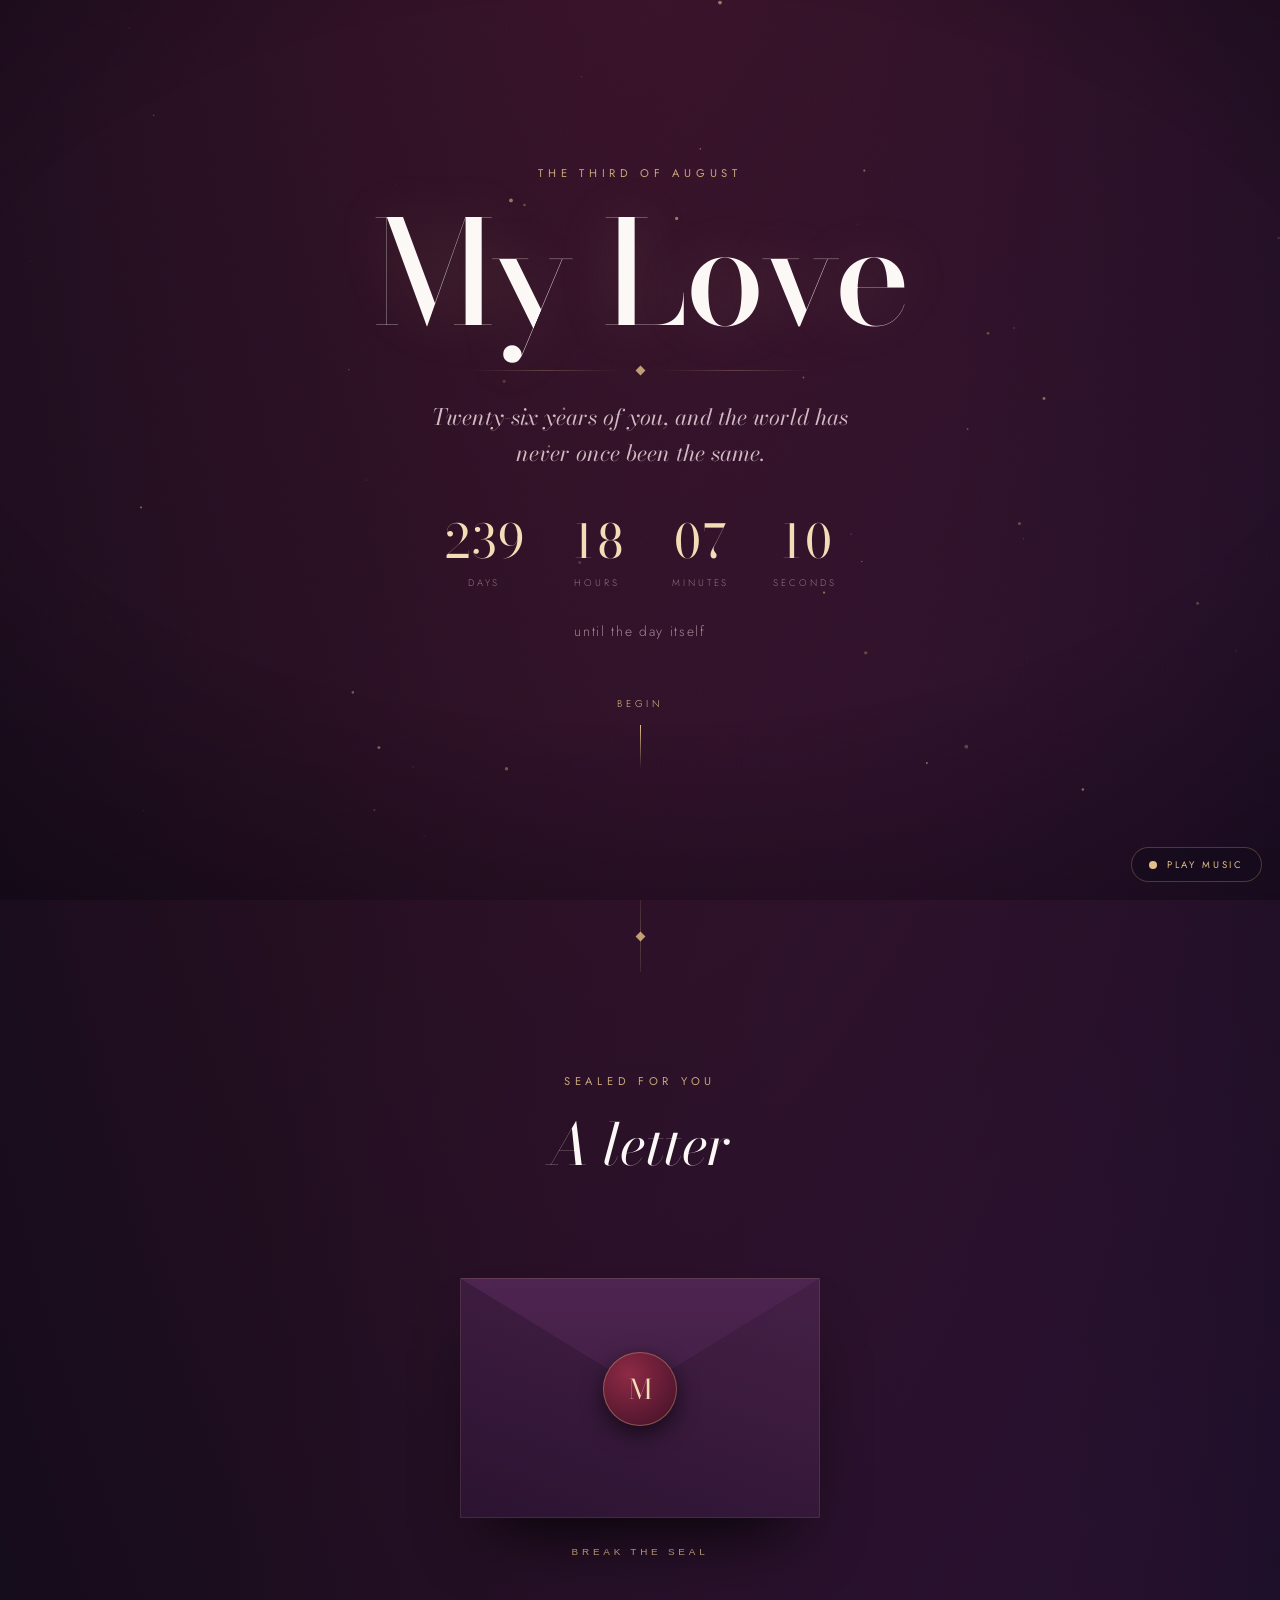
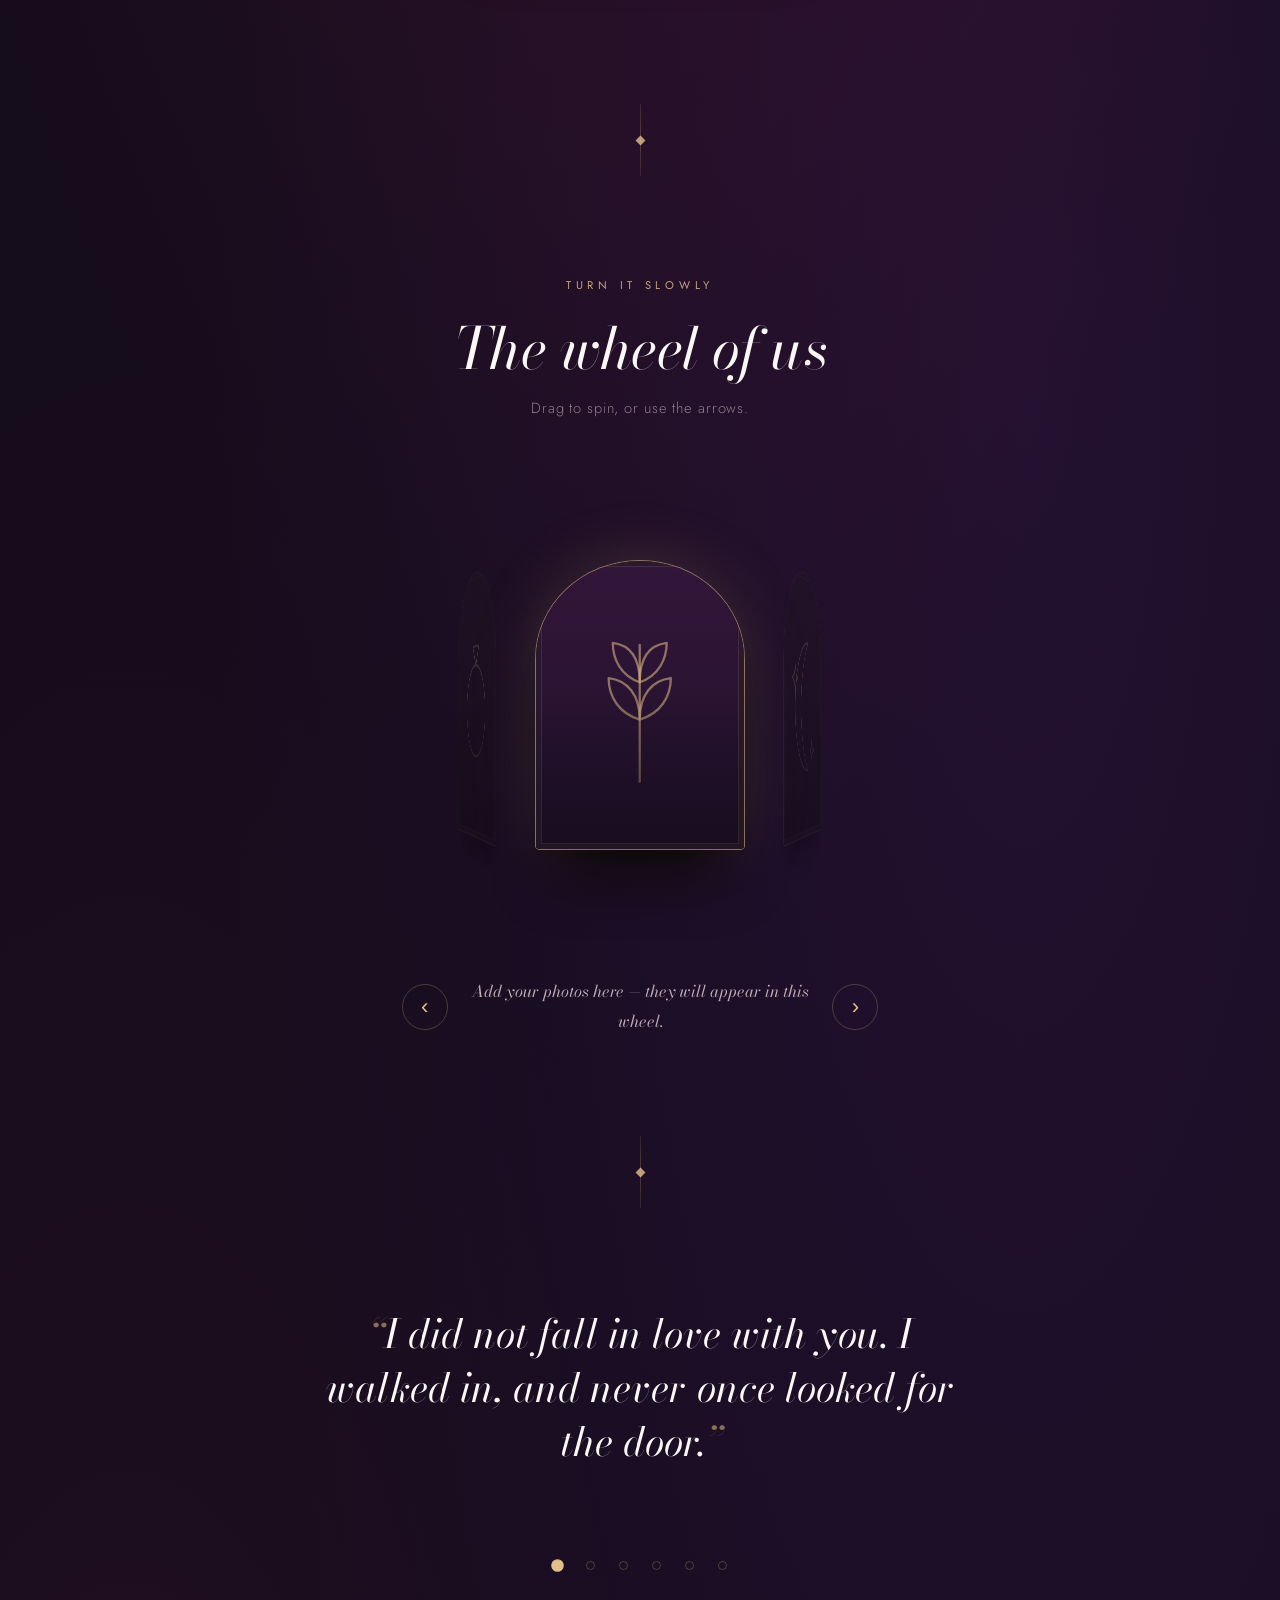
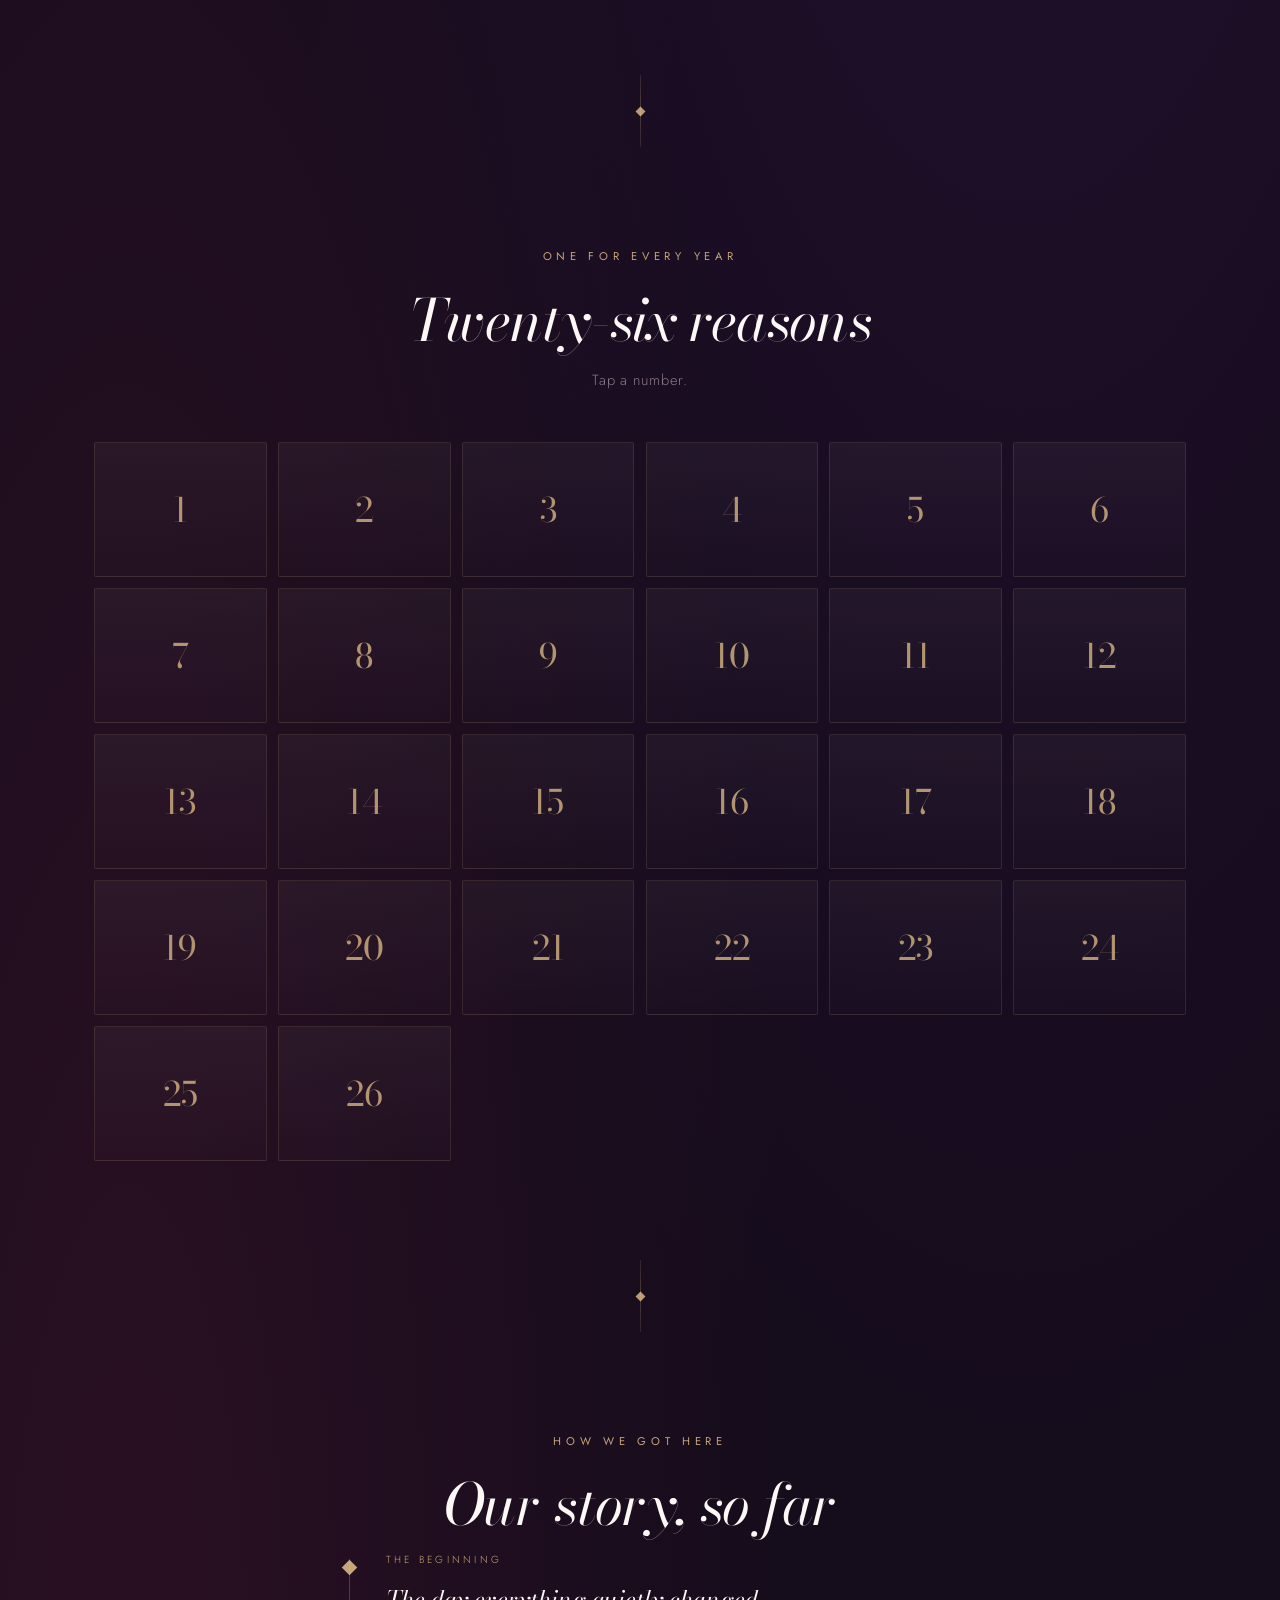
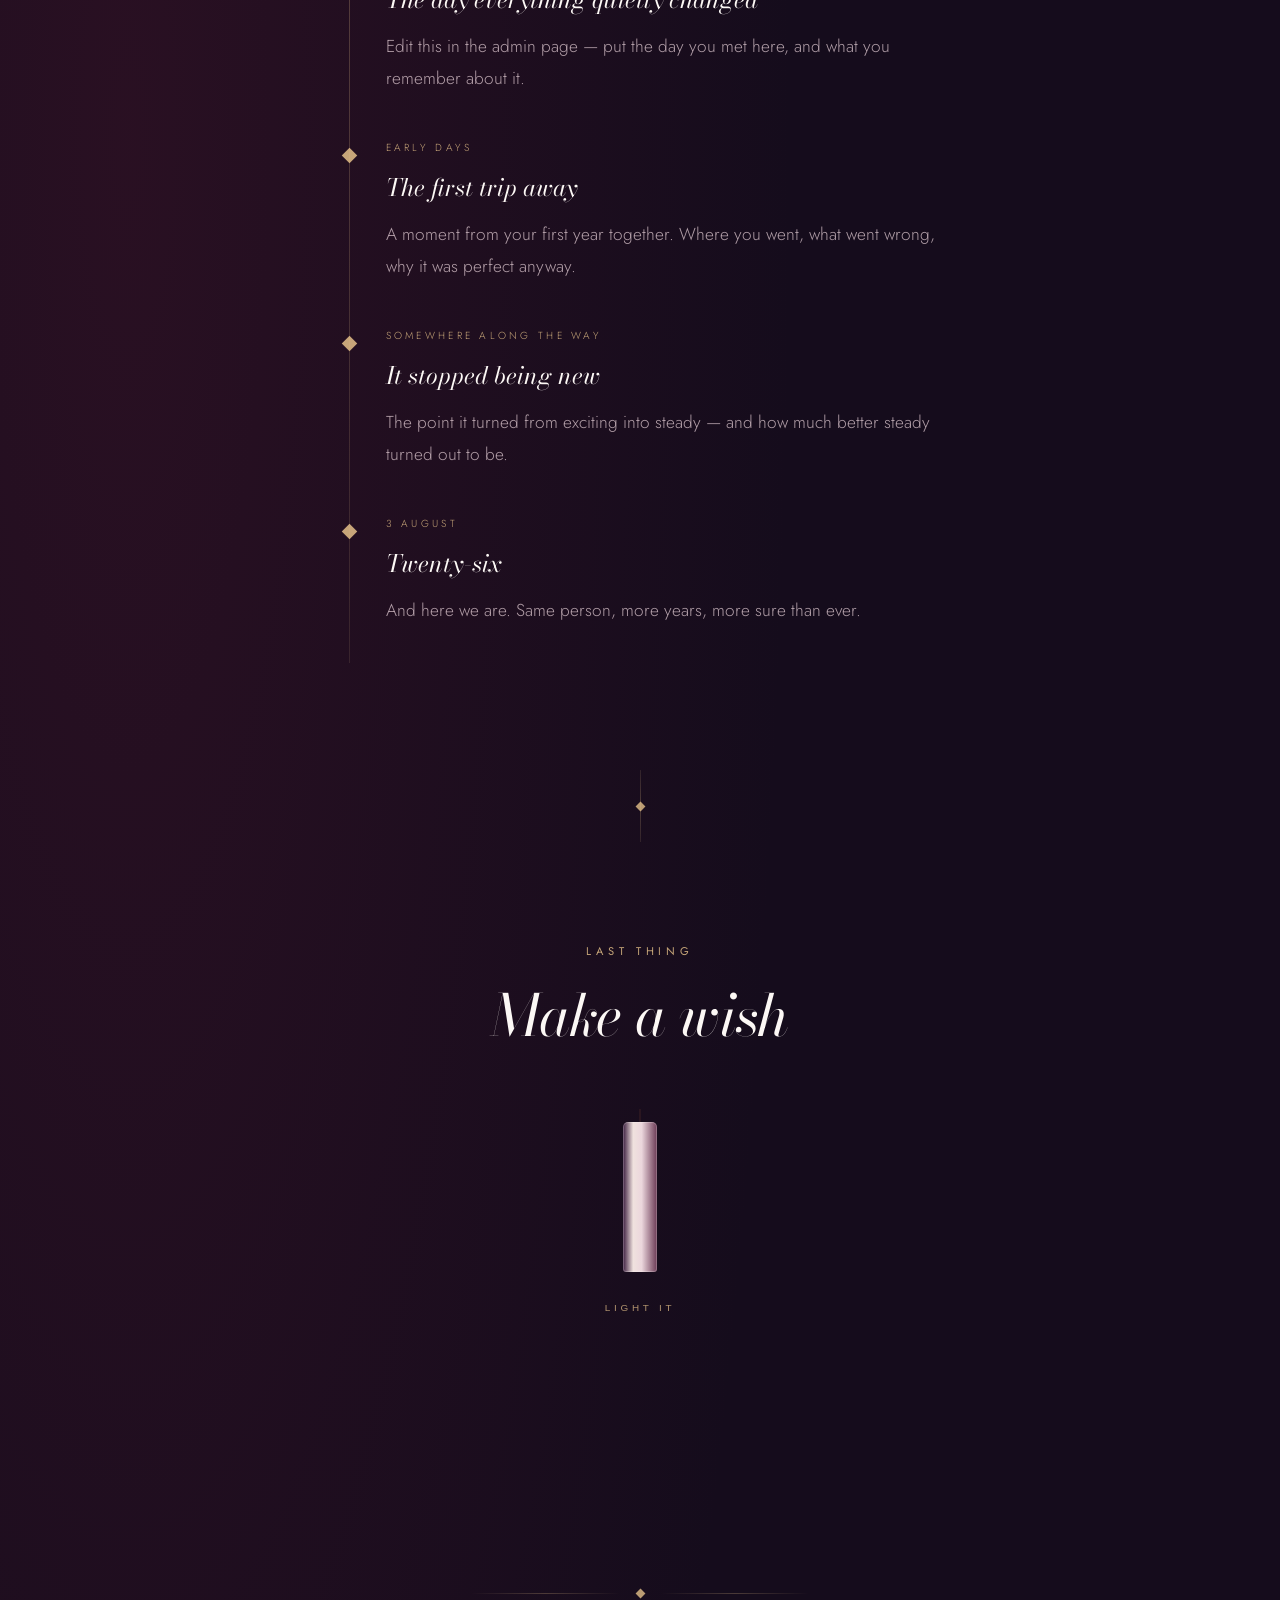
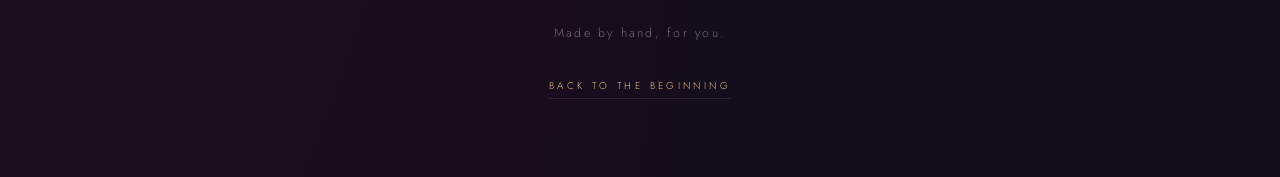
==== index.html @ c78481d6 "Add files via upload" ====
<!DOCTYPE html>
<html lang="en-AU">
<head>
<meta charset="utf-8">
<meta name="viewport" content="width=device-width, initial-scale=1">
<meta name="robots" content="noindex, nofollow">
<title>Happy Birthday</title>
<meta name="description" content="A little corner of the internet, made for one person only.">
<meta property="og:type" content="website">
<meta property="og:title" content="Happy Birthday">
<meta property="og:description" content="A little corner of the internet, made for one person only.">
<link rel="icon" href="data:image/svg+xml,%3Csvg xmlns='http://www.w3.org/2000/svg' viewBox='0 0 32 32'%3E%3Crect width='32' height='32' fill='%23150C1C'/%3E%3Cpath d='M16 7l5 9-5 9-5-9z' fill='%23E4C089'/%3E%3C/svg%3E">
<link rel="preconnect" href="https://fonts.googleapis.com">
<link rel="preconnect" href="https://fonts.gstatic.com" crossorigin>
<link href="https://fonts.googleapis.com/css2?family=Bodoni+Moda:ital,opsz,wght@0,6..96,400;0,6..96,500;1,6..96,400&family=Jost:wght@200;300;400;500&family=Mrs+Saint+Delafield&display=swap" rel="stylesheet">
<link rel="stylesheet" href="style.css">
</head>
<body>
<canvas id="motes" aria-hidden="true"></canvas>
<canvas id="dust" aria-hidden="true"></canvas>

<button id="music-toggle" class="music-toggle" hidden aria-pressed="false">
  <span class="music-icon" aria-hidden="true"></span><span id="music-label">Play music</span>
</button>

<!-- 1. HERO -->
<header class="hero" id="top">
  <div class="hero-inner">
    <p class="eyebrow" id="hero-eyebrow">The third of August</p>
    <h1 class="hero-name" id="hero-name">My Love</h1>
    <div class="hero-rule" aria-hidden="true"><i></i><span class="diamond"></span><i></i></div>
    <p class="hero-line" id="hero-line"></p>
    <div class="counter" id="counter" aria-live="polite">
      <div class="counter-grid" id="counter-grid"></div>
      <p class="counter-caption" id="counter-caption"></p>
    </div>
    <a class="scroll-cue" href="#letter"><span>Begin</span><i aria-hidden="true"></i></a>
  </div>
</header>

<div class="thread" aria-hidden="true"><span class="diamond"></span></div>

<!-- 2. THE LETTER -->
<section class="section" id="letter">
  <p class="eyebrow">Sealed for you</p>
  <h2 class="section-title">A letter</h2>
  <div class="envelope-stage">
    <button class="envelope" id="envelope" aria-expanded="false" aria-controls="letter-paper">
      <span class="env-back" aria-hidden="true"></span>
      <span class="env-flap" aria-hidden="true"></span>
      <span class="env-front" aria-hidden="true"></span>
      <span class="seal" aria-hidden="true"><b id="seal-mono">M</b></span>
      <span class="env-hint">Break the seal</span>
    </button>
    <article class="paper" id="letter-paper" hidden>
      <p class="paper-greeting" id="letter-greeting"></p>
      <div id="letter-body"></div>
      <p class="paper-sign" id="letter-sign"></p>
    </article>
  </div>
</section>

<div class="thread" aria-hidden="true"><span class="diamond"></span></div>

<!-- 3. PHOTO WHEEL -->
<section class="section wide" id="gallery">
  <p class="eyebrow">Turn it slowly</p>
  <h2 class="section-title">The wheel of us</h2>
  <p class="section-sub">Drag to spin, or use the arrows.</p>
  <div class="wheel-stage" id="wheel-stage" tabindex="0" role="group" aria-label="Photo wheel. Use left and right arrow keys to turn.">
    <div class="wheel" id="wheel"></div>
  </div>
  <div class="wheel-controls">
    <button class="round-btn" id="wheel-prev" aria-label="Previous photo">&#8249;</button>
    <p class="wheel-caption" id="wheel-caption" aria-live="polite"></p>
    <button class="round-btn" id="wheel-next" aria-label="Next photo">&#8250;</button>
  </div>
</section>

<div class="thread" aria-hidden="true"><span class="diamond"></span></div>

<!-- 4. QUOTE INTERLUDE -->
<section class="section quote-band" id="quotes">
  <blockquote class="quote" id="quote">
    <p class="quote-text" id="quote-text"></p>
    <footer class="quote-source" id="quote-source"></footer>
  </blockquote>
  <div class="dots" id="quote-dots"></div>
</section>

<div class="thread" aria-hidden="true"><span class="diamond"></span></div>

<!-- 5. 26 REASONS -->
<section class="section wide" id="reasons">
  <p class="eyebrow">One for every year</p>
  <h2 class="section-title" id="reasons-title">Twenty-six reasons</h2>
  <p class="section-sub">Tap a number.</p>
  <div class="reasons-grid" id="reasons-grid"></div>
</section>

<div class="thread" aria-hidden="true"><span class="diamond"></span></div>

<!-- 6. OUR STORY -->
<section class="section" id="story">
  <p class="eyebrow">How we got here</p>
  <h2 class="section-title">Our story, so far</h2>
  <ol class="timeline" id="timeline"></ol>
</section>

<div class="thread" aria-hidden="true"><span class="diamond"></span></div>

<!-- 7. THE WISH -->
<section class="section" id="wish">
  <p class="eyebrow">Last thing</p>
  <h2 class="section-title">Make a wish</h2>
  <div class="candle-stage">
    <button class="candle" id="candle" aria-pressed="false">
      <span class="flame" aria-hidden="true"><i></i></span>
      <span class="smoke" aria-hidden="true"></span>
      <span class="wick" aria-hidden="true"></span>
      <span class="wax" aria-hidden="true"></span>
      <span class="candle-hint" id="candle-hint">Light it</span>
    </button>
    <p class="wish-text" id="wish-text"></p>
    <button class="ghost-btn" id="blow" hidden>Blow it out</button>
  </div>
</section>

<footer class="site-footer">
  <div class="hero-rule" aria-hidden="true"><i></i><span class="diamond"></span><i></i></div>
  <p id="closing"></p>
  <a class="top-link" href="#top">Back to the beginning</a>
</footer>

<script src="app.js"></script>
</body>
</html>
---- style.css ----
/* ============================================================
   Palette: velvet plum, deep wine, champagne, silk blush
   Type: Bodoni Moda (display) / Jost (body) / Mrs Saint Delafield (hand)
   ============================================================ */
:root{
  --ink:#150C1C;
  --velvet:#251133;
  --wine:#5E1A33;
  --champagne:#E4C089;
  --champagne-lift:#F3DDB6;
  --silk:#EBD6DC;
  --moon:#FCF8F5;
  --hair:rgba(228,192,137,.26);
  --hair-soft:rgba(228,192,137,.12);
  --display:"Bodoni Moda",Didot,"Times New Roman",serif;
  --body:"Jost","Helvetica Neue",Arial,sans-serif;
  --hand:"Mrs Saint Delafield",cursive;
  --pad:clamp(4.5rem,11vh,9rem);
}

*{box-sizing:border-box}
html{scroll-behavior:smooth}
body{
  margin:0;
  background:
    radial-gradient(120% 80% at 50% -10%,rgba(94,26,51,.55) 0%,transparent 60%),
    radial-gradient(90% 60% at 80% 30%,rgba(37,17,51,.9) 0%,transparent 70%),
    radial-gradient(80% 70% at 10% 75%,rgba(94,26,51,.28) 0%,transparent 65%),
    var(--ink);
  color:var(--silk);
  font-family:var(--body);
  font-weight:300;
  font-size:clamp(1rem,.55vw + .9rem,1.08rem);
  line-height:1.85;
  -webkit-font-smoothing:antialiased;
  overflow-x:hidden;
}
body::before{
  content:"";position:fixed;inset:0;pointer-events:none;z-index:1;opacity:.35;
  background-image:url("data:image/svg+xml,%3Csvg xmlns='http://www.w3.org/2000/svg' width='140' height='140'%3E%3Cfilter id='n'%3E%3CfeTurbulence type='fractalNoise' baseFrequency='.85' numOctaves='3'/%3E%3C/filter%3E%3Crect width='140' height='140' filter='url(%23n)' opacity='.5'/%3E%3C/svg%3E");
  mix-blend-mode:overlay;
}
body::after{
  content:"";position:fixed;inset:0;pointer-events:none;z-index:1;
  background:radial-gradient(120% 90% at 50% 40%,transparent 45%,rgba(10,5,14,.75) 100%);
}
#motes,#dust{position:fixed;inset:0;width:100%;height:100%;pointer-events:none}
#motes{z-index:0}
#dust{z-index:3}

::selection{background:var(--champagne);color:var(--ink)}
:focus-visible{outline:1px solid var(--champagne);outline-offset:4px}

/* ---------- shared type ---------- */
.eyebrow{
  font-family:var(--body);font-weight:400;font-size:.7rem;letter-spacing:.42em;
  text-transform:uppercase;color:var(--champagne);margin:0 0 1.4rem;opacity:.85;
}
.section-title{
  font-family:var(--display);font-weight:400;font-style:italic;
  font-size:clamp(2.1rem,5.4vw,3.6rem);line-height:1.06;letter-spacing:-.01em;
  color:var(--moon);margin:0 0 1rem;
}
.section-sub{margin:0 0 3rem;font-size:.92rem;letter-spacing:.06em;color:rgba(235,214,220,.55)}
.diamond{width:7px;height:7px;background:var(--champagne);transform:rotate(45deg);display:block;flex:none;opacity:.8}

/* ---------- structural thread ---------- */
.thread{position:relative;height:clamp(3.5rem,8vh,6rem);display:flex;align-items:center;justify-content:center;z-index:2}
.thread::before{content:"";position:absolute;top:0;bottom:0;width:1px;background:linear-gradient(var(--hair-soft),var(--hair),var(--hair-soft))}

/* ---------- sections ---------- */
.section{
  position:relative;z-index:2;
  max-width:640px;margin:0 auto;padding:var(--pad) 1.5rem;text-align:center;
}
.section.wide{max-width:1140px}

/* ---------- hero ---------- */
.hero{
  position:relative;z-index:2;min-height:100svh;display:grid;place-items:center;
  padding:5rem 1.5rem 3rem;text-align:center;
}
.hero-inner{max-width:760px}
.hero-name{
  font-family:var(--display);font-weight:500;
  font-size:clamp(3.4rem,15vw,9rem);line-height:.94;letter-spacing:-.02em;
  margin:.2rem 0 .1rem;color:var(--moon);
  text-shadow:0 0 60px rgba(228,192,137,.18);
}
.hero-rule{display:flex;align-items:center;gap:1rem;justify-content:center;margin:1.6rem auto;max-width:340px}
.hero-rule i{height:1px;flex:1;background:linear-gradient(90deg,transparent,var(--hair),transparent)}
.hero-line{
  font-family:var(--display);font-style:italic;font-size:clamp(1.05rem,2.4vw,1.4rem);
  line-height:1.6;color:rgba(235,214,220,.86);max-width:30ch;margin:0 auto 3rem;
}
.counter-grid{display:flex;gap:clamp(1rem,4vw,2.6rem);justify-content:center;flex-wrap:wrap}
.unit{min-width:62px}
.unit b{
  display:block;font-family:var(--display);font-weight:400;font-size:clamp(1.8rem,5vw,2.9rem);
  line-height:1;color:var(--champagne-lift);font-variant-numeric:tabular-nums;
}
.unit span{display:block;font-size:.6rem;letter-spacing:.3em;text-transform:uppercase;color:rgba(235,214,220,.5);margin-top:.6rem}
.counter-caption{font-size:.86rem;letter-spacing:.12em;color:rgba(235,214,220,.6);margin:1.6rem 0 0}
.counter-caption.today{font-family:var(--display);font-style:italic;font-size:1.3rem;letter-spacing:0;color:var(--champagne-lift)}
.scroll-cue{
  display:inline-flex;flex-direction:column;align-items:center;gap:.7rem;margin-top:3.2rem;
  color:var(--champagne);text-decoration:none;font-size:.62rem;letter-spacing:.4em;text-transform:uppercase;
}
.scroll-cue i{width:1px;height:44px;background:linear-gradient(var(--champagne),transparent);animation:drip 2.6s ease-in-out infinite}
@keyframes drip{0%,100%{transform:scaleY(.4);opacity:.4}50%{transform:scaleY(1);opacity:1}}
.scroll-cue i{transform-origin:top}

/* ---------- envelope + letter ---------- */
.envelope-stage{
  display:grid;grid-template-areas:"stack";place-items:center;
  min-height:clamp(300px,46vh,420px);perspective:1200px;
}
.envelope,.paper{grid-area:stack}
.envelope{
  position:relative;width:min(360px,80vw);aspect-ratio:1.5/1;border:0;padding:0;cursor:pointer;
  background:none;transform-style:preserve-3d;transition:transform .7s cubic-bezier(.2,.8,.2,1),opacity .5s;
}
.envelope:hover{transform:translateY(-4px)}
.env-back,.env-front,.env-flap{position:absolute;inset:0;border-radius:2px}
.env-back{background:linear-gradient(160deg,#3A1A3C,#25102C);box-shadow:0 40px 70px -30px rgba(0,0,0,.85),inset 0 0 0 1px var(--hair)}
.env-front{
  clip-path:polygon(0 0,50% 46%,100% 0,100% 100%,0 100%);
  background:linear-gradient(200deg,#452046,#2C1332);box-shadow:inset 0 0 0 1px var(--hair-soft);
}
.env-flap{
  clip-path:polygon(0 0,100% 0,50% 52%);
  background:linear-gradient(180deg,#4E2450,#361A3B);transform-origin:top;
  transition:transform .9s cubic-bezier(.6,-.15,.3,1.2);box-shadow:inset 0 0 0 1px var(--hair-soft);
}
.seal{
  position:absolute;left:50%;top:46%;translate:-50% -50%;
  width:74px;height:74px;border-radius:50%;display:grid;place-items:center;
  background:radial-gradient(circle at 35% 30%,#8E2A45,#5E1A33 60%,#3E0F22);
  box-shadow:0 8px 22px rgba(0,0,0,.6),inset 0 0 0 1px rgba(228,192,137,.35);
  transition:transform .5s,opacity .5s;
}
.seal b{font-family:var(--display);font-size:1.7rem;color:var(--champagne-lift);font-weight:400}
.env-hint{
  position:absolute;left:0;right:0;bottom:-2.4rem;font-size:.62rem;letter-spacing:.38em;
  text-transform:uppercase;color:var(--champagne);opacity:.75;
}
.envelope.open{transform:translateY(14px) scale(.94);opacity:0;pointer-events:none}
.envelope.open .env-flap{transform:rotateX(180deg)}
.envelope.open .seal{transform:translate(-50%,-50%) scale(.5) rotate(-25deg);opacity:0}

.paper{
  max-width:560px;text-align:left;padding:clamp(1.8rem,4vw,2.8rem);
  background:linear-gradient(180deg,rgba(252,248,245,.055),rgba(252,248,245,.02));
  border:1px solid var(--hair-soft);border-radius:2px;
  box-shadow:0 40px 70px -40px rgba(0,0,0,.8);
  animation:rise .9s cubic-bezier(.2,.8,.2,1) both;
}
@keyframes rise{from{opacity:0;transform:translateY(26px)}to{opacity:1;transform:none}}
.paper p{margin:0 0 1.3rem}
.paper-greeting{font-family:var(--display);font-style:italic;font-size:1.45rem;color:var(--champagne-lift)}
.paper p:last-child{margin-bottom:0}
.paper-sign{font-family:var(--hand);font-size:2.6rem;line-height:1;color:var(--champagne-lift);margin-top:2rem !important;text-align:right}

/* ---------- photo wheel ---------- */
.wheel-stage{
  position:relative;height:clamp(330px,52vh,470px);perspective:1400px;
  cursor:grab;touch-action:pan-y;user-select:none;
}
.wheel-stage.dragging{cursor:grabbing}
.wheel{position:absolute;inset:0;transform-style:preserve-3d;will-change:transform}
.frame{
  position:absolute;top:50%;left:50%;width:var(--cw,210px);aspect-ratio:.72;
  margin:calc(var(--cw,210px) * -.695) 0 0 calc(var(--cw,210px) / -2);
  border-radius:50% 50% 4px 4px/34% 34% 3px 3px;
  overflow:hidden;background:linear-gradient(180deg,#33163A,#20102A);
  box-shadow:0 0 0 1px var(--hair),0 30px 50px -24px rgba(0,0,0,.9);
  transition:opacity .5s,filter .5s,box-shadow .5s;backface-visibility:hidden;
}
.frame img{width:100%;height:100%;object-fit:cover;display:block;opacity:.92}
.frame svg{width:100%;height:100%;display:block}
.frame::after{
  content:"";position:absolute;inset:0;pointer-events:none;
  background:linear-gradient(180deg,rgba(21,12,28,0) 45%,rgba(21,12,28,.72));
  box-shadow:inset 0 0 0 5px rgba(21,12,28,.55),inset 0 0 0 6px var(--hair-soft);
}
.frame.dim{opacity:.42;filter:saturate(.6) brightness(.7)}
.frame.hidden-far{opacity:0}
.frame.active{box-shadow:0 0 0 1px rgba(228,192,137,.55),0 40px 60px -20px rgba(0,0,0,.95),0 0 70px -10px rgba(228,192,137,.25)}
.wheel-controls{display:flex;align-items:center;justify-content:center;gap:1.4rem;margin-top:2.4rem}
.wheel-caption{
  font-family:var(--display);font-style:italic;font-size:1.02rem;color:rgba(235,214,220,.8);
  margin:0;min-height:2.6em;max-width:34ch;transition:opacity .35s;
}
.round-btn{
  flex:none;width:46px;height:46px;border-radius:50%;background:transparent;cursor:pointer;
  border:1px solid var(--hair);color:var(--champagne);font-size:1.4rem;line-height:1;
  transition:background .3s,border-color .3s,transform .3s;
}
.round-btn:hover{background:rgba(228,192,137,.1);border-color:var(--champagne);transform:scale(1.06)}

/* ---------- quotes ---------- */
.quote-band{max-width:720px}
.quote{margin:0;padding:0}
.quote-text{
  font-family:var(--display);font-style:italic;font-weight:400;
  font-size:clamp(1.5rem,4.4vw,2.5rem);line-height:1.35;color:var(--moon);
  margin:0;transition:opacity .6s,transform .6s;
}
.quote-text::before{content:"\201C";color:var(--champagne);opacity:.55}
.quote-text::after{content:"\201D";color:var(--champagne);opacity:.55}
.quote-source{
  margin-top:1.8rem;font-size:.66rem;letter-spacing:.34em;text-transform:uppercase;
  color:var(--champagne);opacity:.8;min-height:1.4em;transition:opacity .6s;
}
.quote.fading .quote-text{opacity:0;transform:translateY(8px)}
.quote.fading .quote-source{opacity:0}
.dots{display:flex;gap:.7rem;justify-content:center;margin-top:2.6rem}
.dots button{
  width:22px;height:22px;padding:0;border:0;background:transparent;cursor:pointer;
  display:grid;place-items:center;
}
.dots button::before{
  content:"";width:7px;height:7px;border-radius:50%;border:1px solid var(--hair);
  transition:background .3s,transform .3s,border-color .3s;
}
.dots button[aria-current="true"]::before{background:var(--champagne);border-color:var(--champagne);transform:scale(1.4)}
.dots button:hover::before{border-color:var(--champagne)}

/* ---------- 26 reasons ---------- */
.reasons-grid{
  display:grid;gap:.7rem;
  grid-template-columns:repeat(auto-fit,minmax(148px,1fr));
}
.reason{
  position:relative;aspect-ratio:1.28;border:1px solid var(--hair-soft);border-radius:2px;
  background:linear-gradient(180deg,rgba(252,248,245,.045),rgba(252,248,245,.012));
  cursor:pointer;overflow:hidden;padding:0;color:inherit;
  transition:border-color .4s,background .4s,transform .4s;
}
.reason:hover{border-color:var(--hair);transform:translateY(-3px)}
.reason .num{
  position:absolute;inset:0;display:grid;place-items:center;
  font-family:var(--display);font-size:2.1rem;color:var(--champagne);opacity:.75;
  transition:opacity .45s,transform .45s;
}
.reason .txt{
  position:absolute;inset:0;display:grid;place-items:center;padding:1.1rem;
  font-size:.86rem;line-height:1.6;color:var(--silk);
  opacity:0;transform:scale(.96);transition:opacity .45s,transform .45s;
}
.reason.on{background:linear-gradient(180deg,rgba(94,26,51,.5),rgba(37,17,51,.6));border-color:rgba(228,192,137,.4)}
.reason.on .num{opacity:0;transform:scale(1.5)}
.reason.on .txt{opacity:1;transform:none}

/* ---------- timeline ---------- */
.timeline{list-style:none;margin:0;padding:0;text-align:left;position:relative}
.timeline::before{content:"";position:absolute;left:5px;top:8px;bottom:8px;width:1px;background:linear-gradient(var(--hair),var(--hair-soft))}
.timeline li{
  position:relative;padding:0 0 2.8rem 2.6rem;
  opacity:0;transform:translateY(18px);transition:opacity .8s,transform .8s;
}
.timeline li.in{opacity:1;transform:none}
.timeline li::before{
  content:"";position:absolute;left:0;top:.65rem;width:11px;height:11px;
  background:var(--champagne);transform:rotate(45deg);opacity:.85;
}
.timeline .when{font-size:.64rem;letter-spacing:.32em;text-transform:uppercase;color:var(--champagne);opacity:.85}
.timeline h3{font-family:var(--display);font-style:italic;font-weight:400;font-size:1.5rem;color:var(--moon);margin:.5rem 0 .5rem}
.timeline p{margin:0;color:rgba(235,214,220,.72)}

/* ---------- candle ---------- */
.candle-stage{display:grid;place-items:center;gap:2rem}
.candle{
  position:relative;width:70px;height:210px;background:none;border:0;padding:0;cursor:pointer;
}
.wax{
  position:absolute;left:50%;translate:-50%;bottom:0;width:34px;height:150px;border-radius:5px 5px 3px 3px;
  background:linear-gradient(90deg,#3B1D3E,#F0E2DE 30%,#EBD6DC 55%,#6C3B57);
  box-shadow:0 24px 40px -18px rgba(0,0,0,.9),inset 0 0 0 1px rgba(252,248,245,.25);
}
.wick{position:absolute;left:50%;translate:-50%;bottom:150px;width:2px;height:13px;background:#2A1620}
.flame{
  position:absolute;left:50%;translate:-50%;bottom:160px;width:22px;height:44px;
  opacity:0;transition:opacity .5s;
}
.flame i{
  position:absolute;inset:0;border-radius:50% 50% 42% 42%/62% 62% 38% 38%;
  background:radial-gradient(circle at 50% 74%,#FFF6DE 8%,var(--champagne-lift) 32%,#E08A3C 68%,rgba(224,92,60,0) 100%);
  filter:blur(.4px);transform-origin:bottom center;
}
.candle.lit .flame{opacity:1}
.candle.lit .flame i{animation:flicker 1.6s ease-in-out infinite}
.candle.lit::after{
  content:"";position:absolute;left:50%;bottom:120px;translate:-50%;width:230px;height:230px;border-radius:50%;
  background:radial-gradient(circle,rgba(228,192,137,.26),transparent 68%);pointer-events:none;
}
@keyframes flicker{
  0%,100%{transform:scale(1,1) rotate(-1deg)}
  30%{transform:scale(.93,1.08) rotate(2deg)}
  55%{transform:scale(1.05,.95) rotate(-2deg)}
  78%{transform:scale(.97,1.04) rotate(1deg)}
}
.smoke{
  position:absolute;left:50%;bottom:164px;translate:-50%;width:8px;height:8px;border-radius:50%;
  background:rgba(235,214,220,.5);opacity:0;filter:blur(3px);
}
.candle.puff .smoke{animation:puff 2.4s ease-out forwards}
@keyframes puff{0%{opacity:.7;transform:translate(-50%,0) scale(1)}100%{opacity:0;transform:translate(-50%,-90px) scale(4)}}
.candle-hint{
  position:absolute;left:-60px;right:-60px;bottom:-2.6rem;font-size:.62rem;letter-spacing:.38em;
  text-transform:uppercase;color:var(--champagne);opacity:.75;
}
.wish-text{
  font-family:var(--display);font-style:italic;font-size:clamp(1.2rem,3.2vw,1.7rem);
  line-height:1.5;color:var(--moon);max-width:26ch;margin:1rem auto 0;min-height:3em;
  opacity:0;transform:translateY(10px);transition:opacity .8s,transform .8s;
}
.wish-text.in{opacity:1;transform:none}
.ghost-btn{
  background:transparent;border:1px solid var(--hair);color:var(--champagne);cursor:pointer;
  padding:.85rem 2.1rem;border-radius:999px;font-family:var(--body);font-size:.66rem;
  letter-spacing:.34em;text-transform:uppercase;transition:background .3s,border-color .3s;
}
.ghost-btn:hover{background:rgba(228,192,137,.1);border-color:var(--champagne)}

/* ---------- music + footer ---------- */
.music-toggle{
  position:fixed;right:1.1rem;bottom:1.1rem;z-index:5;display:flex;align-items:center;gap:.6rem;
  background:rgba(21,12,28,.72);backdrop-filter:blur(8px);border:1px solid var(--hair);
  color:var(--champagne);border-radius:999px;padding:.6rem 1.1rem;cursor:pointer;
  font-family:var(--body);font-size:.6rem;letter-spacing:.28em;text-transform:uppercase;
}
.music-icon{width:8px;height:8px;border-radius:50%;background:var(--champagne);flex:none}
.music-toggle[aria-pressed="true"] .music-icon{animation:pulse 1.6s ease-in-out infinite}
@keyframes pulse{0%,100%{opacity:.35;transform:scale(.8)}50%{opacity:1;transform:scale(1.2)}}
.site-footer{
  position:relative;z-index:2;text-align:center;padding:4rem 1.5rem 5rem;
  font-size:.78rem;letter-spacing:.18em;color:rgba(235,214,220,.45);
}
.site-footer p{margin:.5rem 0 1.8rem}
.top-link{color:var(--champagne);text-decoration:none;font-size:.62rem;letter-spacing:.34em;text-transform:uppercase;border-bottom:1px solid var(--hair-soft);padding-bottom:.3rem}
.top-link:hover{border-color:var(--champagne)}

/* ---------- reveal on scroll ---------- */
.section{opacity:0;transform:translateY(22px);transition:opacity 1s ease,transform 1s ease}
.section.in{opacity:1;transform:none}

@media (max-width:560px){
  .reasons-grid{grid-template-columns:repeat(auto-fit,minmax(104px,1fr));gap:.5rem}
  .reason .num{font-size:1.6rem}
  .reason .txt{font-size:.74rem;padding:.7rem}
  .wheel-controls{gap:.8rem}
  .music-toggle{right:.7rem;bottom:.7rem;padding:.55rem .9rem}
}

@media (prefers-reduced-motion:reduce){
  html{scroll-behavior:auto}
  *,*::before,*::after{animation-duration:.001ms !important;animation-iteration-count:1 !important;transition-duration:.001ms !important}
  .section{opacity:1;transform:none}
  .timeline li{opacity:1;transform:none}
  .wish-text{opacity:1;transform:none}
}
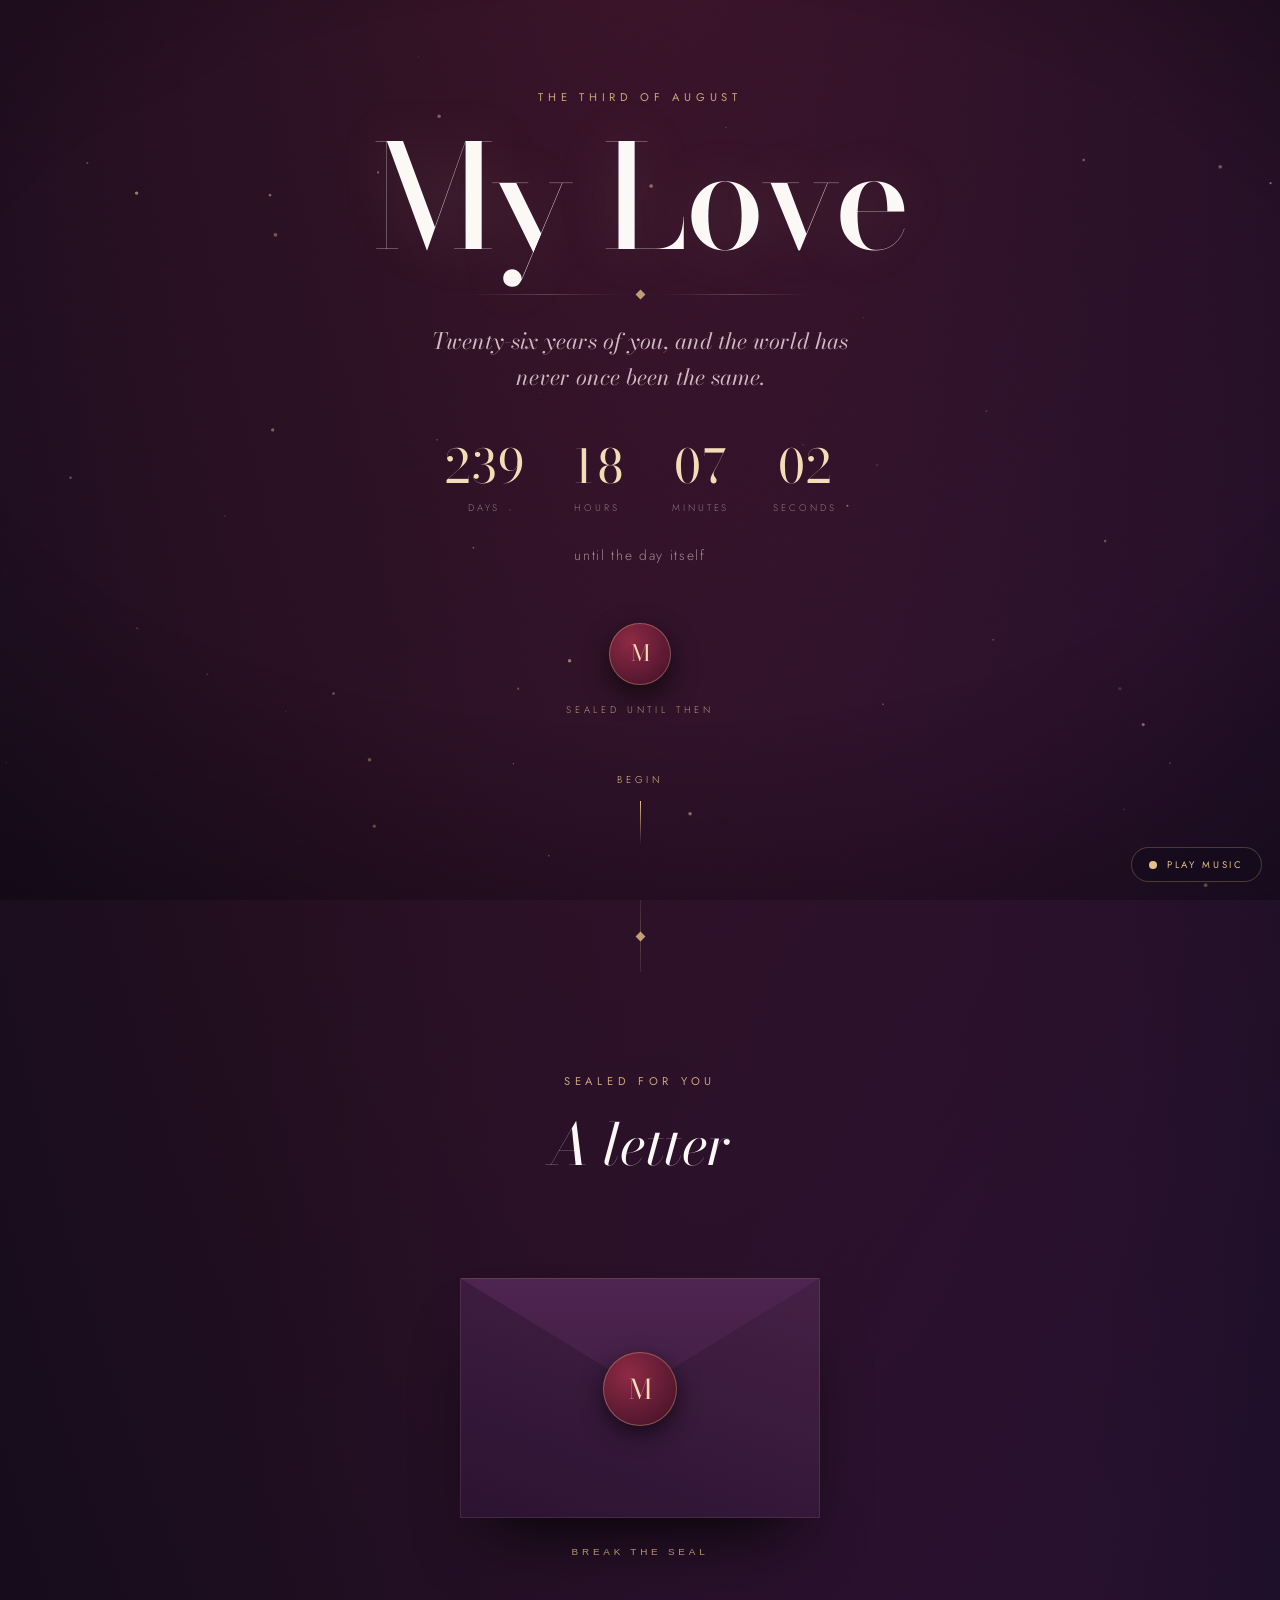
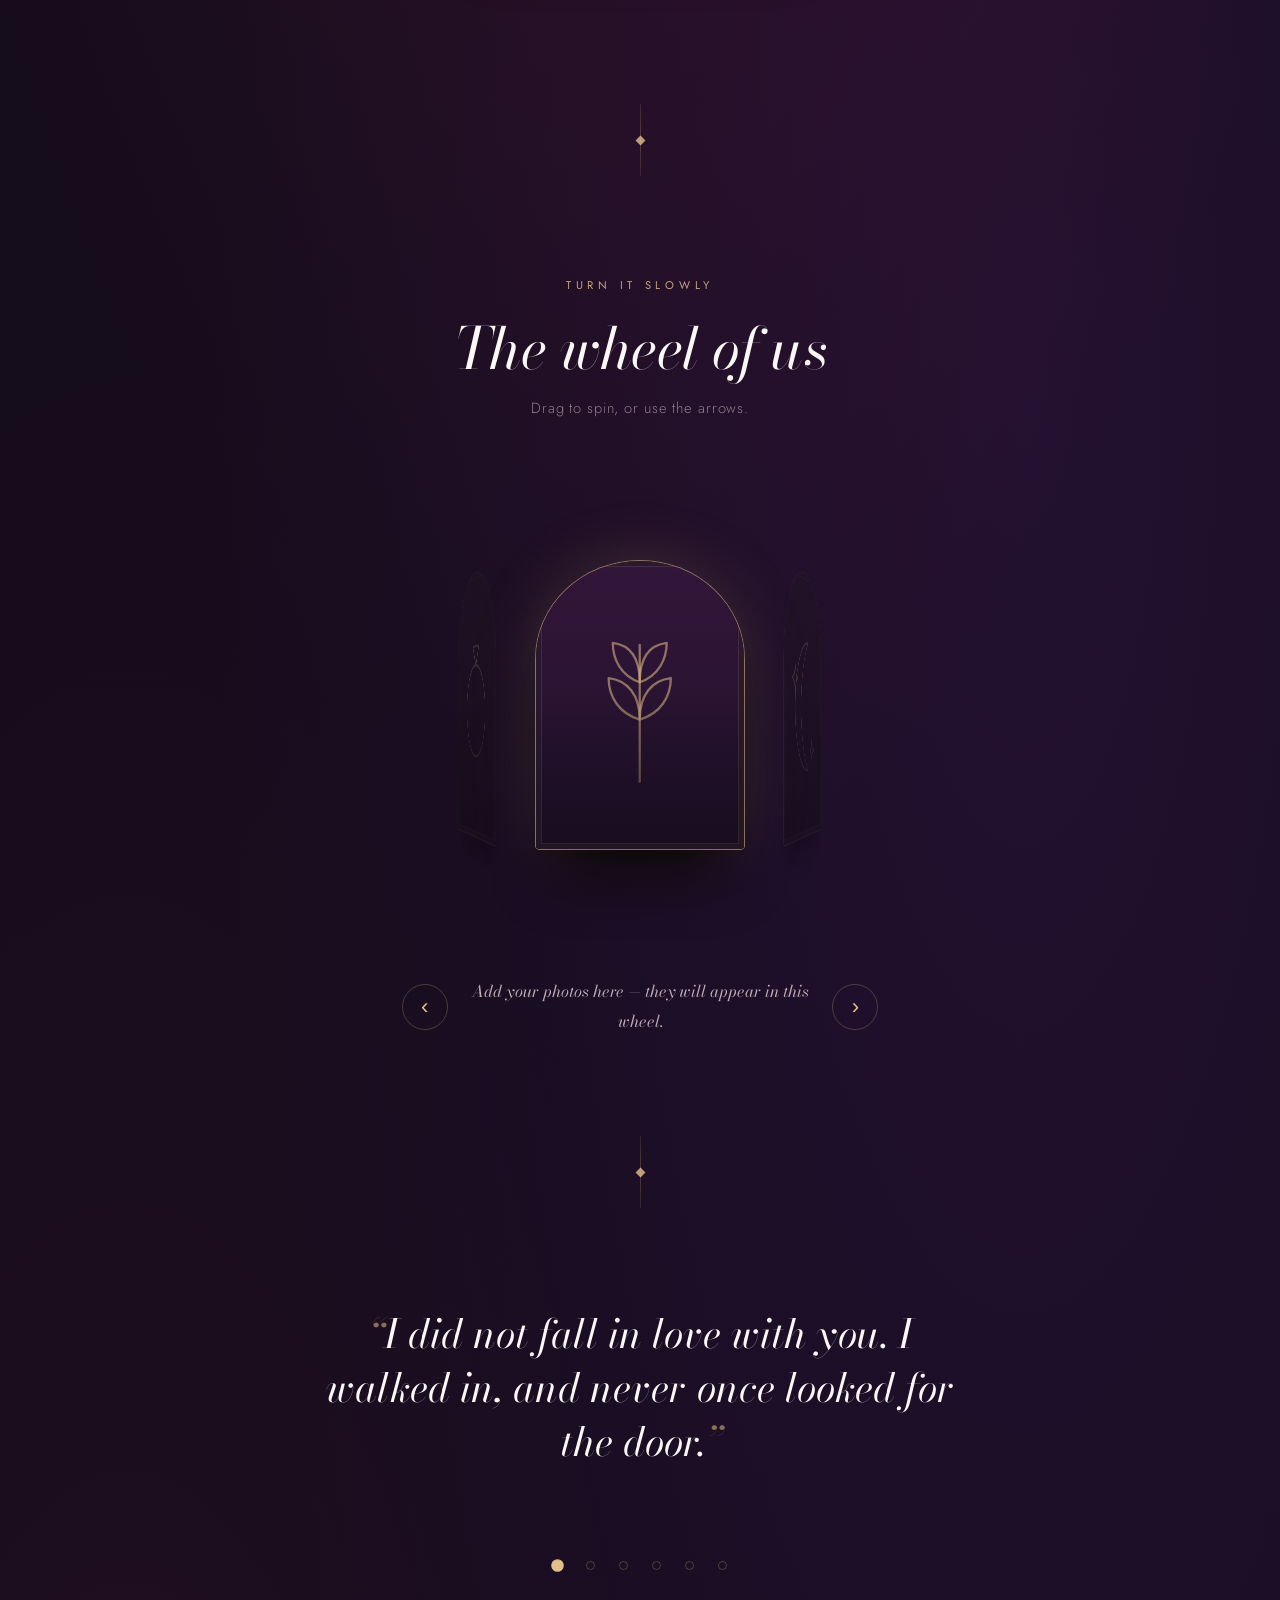
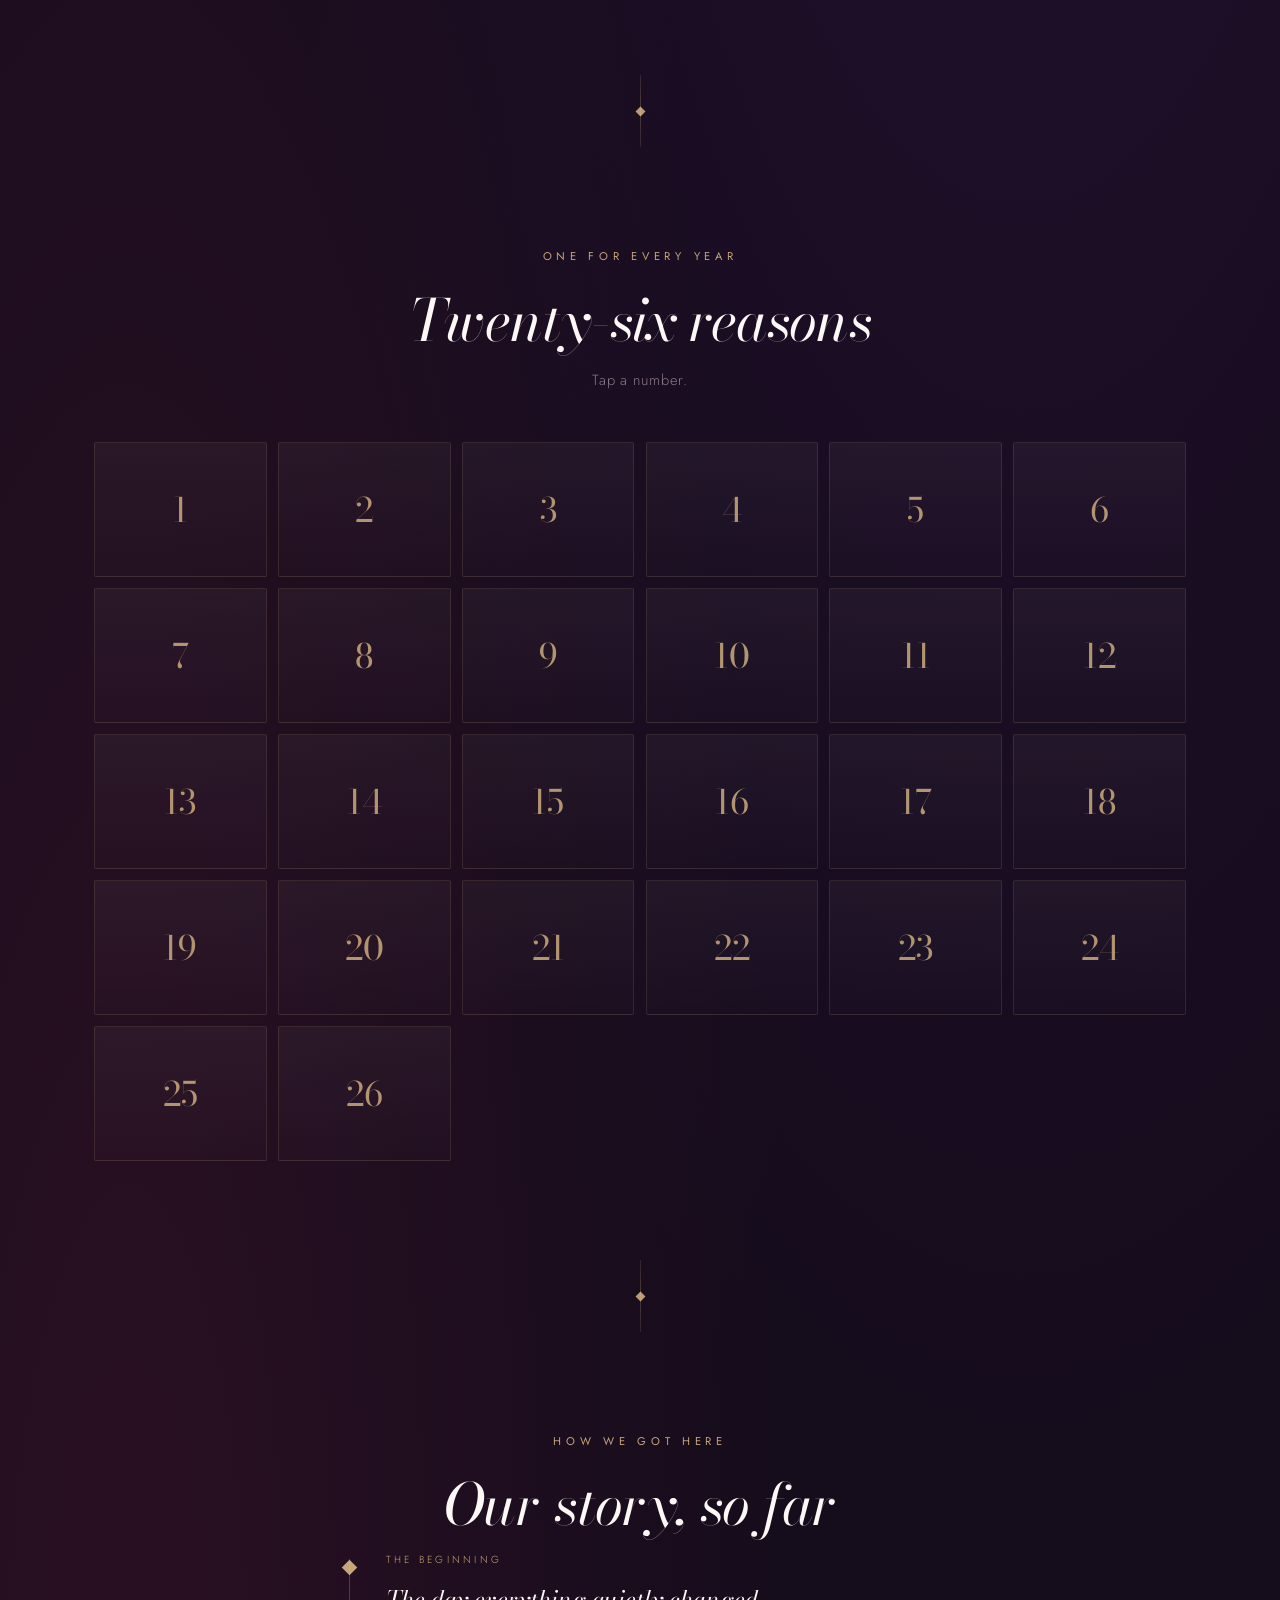
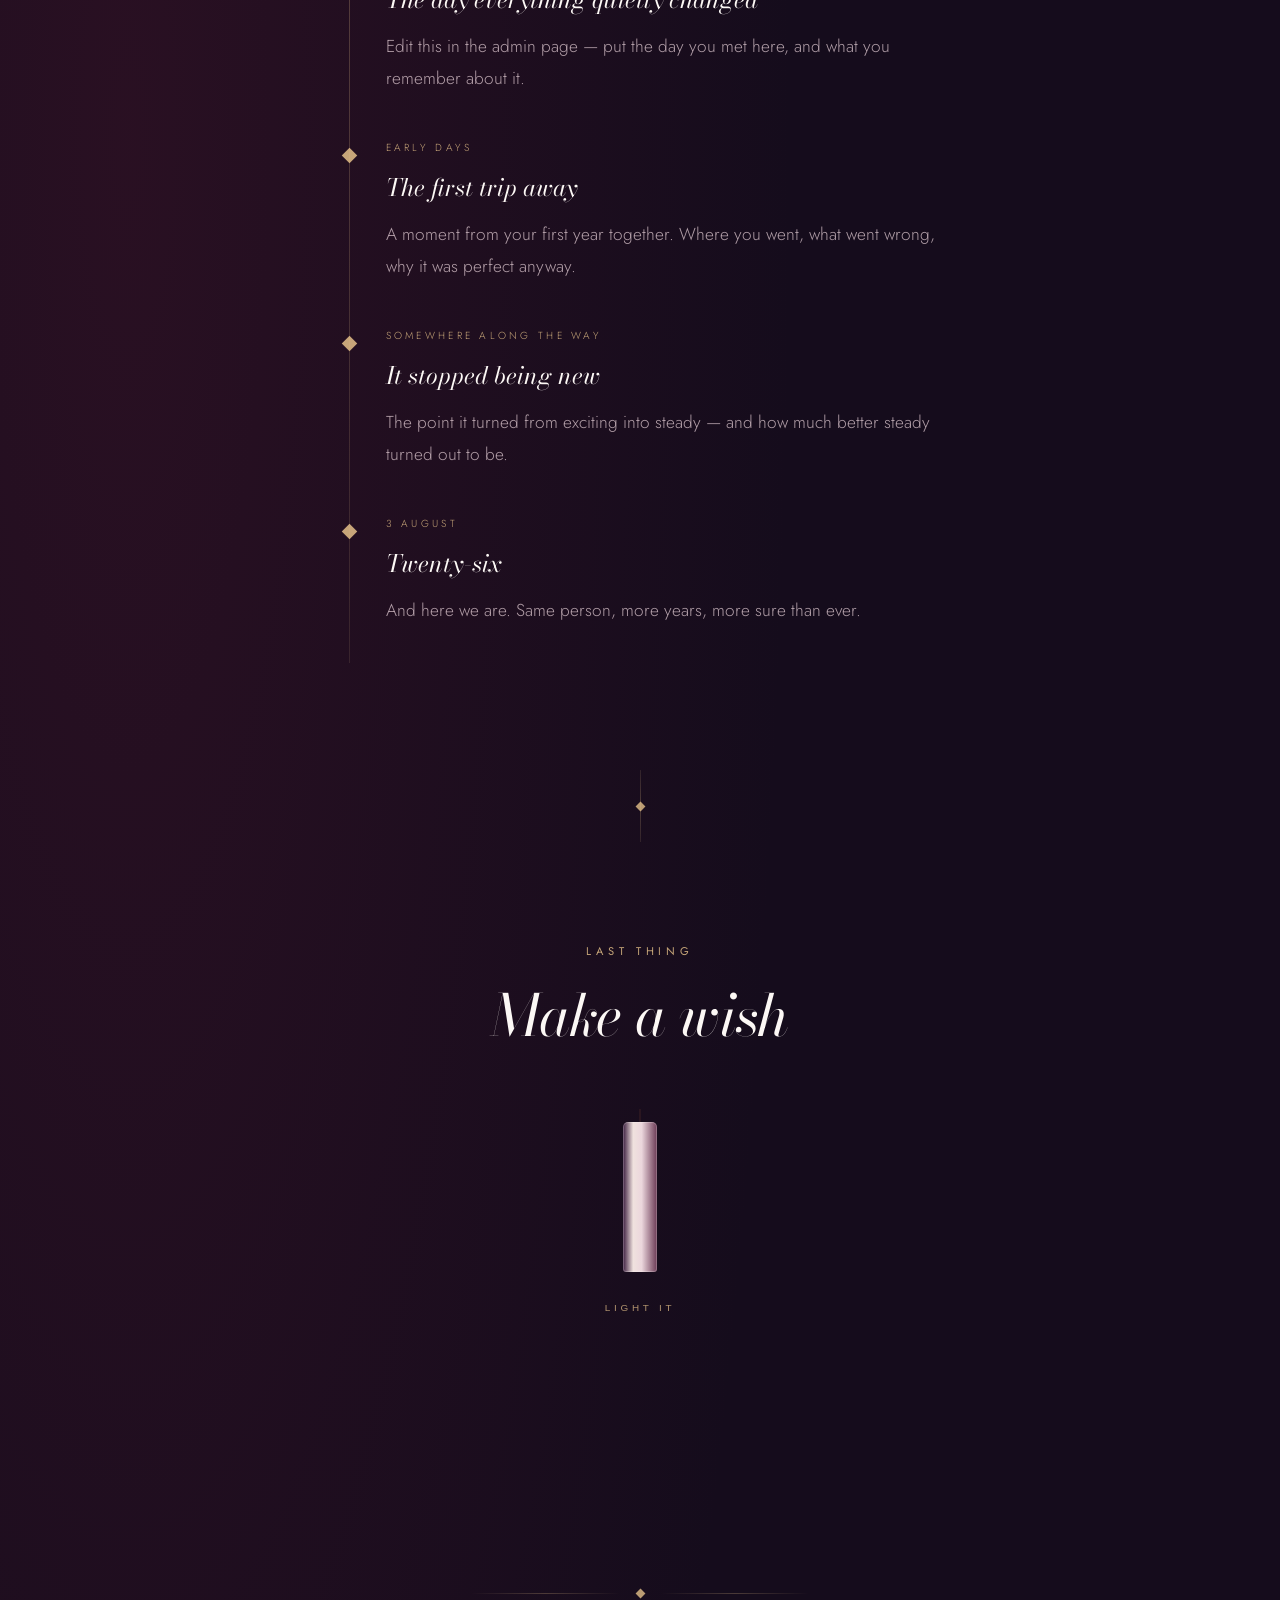
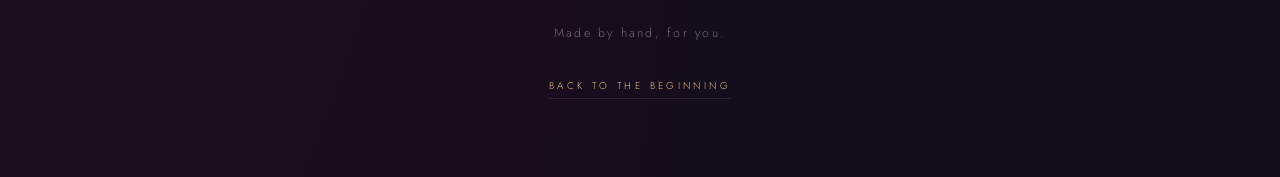
==== commit 99047fe7: "Add files via upload" ====
--- a/index.html
+++ b/index.html
@@ -16,6 +16,7 @@
 <link rel="stylesheet" href="style.css">
 </head>
 <body>
+<p class="preview-flag" id="preview-flag" hidden>Preview &middot; still sealed for everyone else</p>
 <canvas id="motes" aria-hidden="true"></canvas>
 <canvas id="dust" aria-hidden="true"></canvas>
 
@@ -34,7 +35,12 @@
       <div class="counter-grid" id="counter-grid"></div>
       <p class="counter-caption" id="counter-caption"></p>
     </div>
-    <a class="scroll-cue" href="#letter"><span>Begin</span><i aria-hidden="true"></i></a>
+    <div class="sealed" id="sealed" hidden>
+      <span class="sealed-mark" aria-hidden="true"><b id="sealed-mono">M</b></span>
+      <span class="sealed-note" id="sealed-note">Sealed until then</span>
+    </div>
+    <a class="scroll-cue" href="#letter" id="scroll-cue"><span>Begin</span><i aria-hidden="true"></i></a>
+    <p class="seal-note" id="seal-note" hidden></p>
   </div>
 </header>
 
--- a/style.css
+++ b/style.css
@@ -110,6 +110,49 @@
 @keyframes drip{0%,100%{transform:scaleY(.4);opacity:.4}50%{transform:scaleY(1);opacity:1}}
 .scroll-cue i{transform-origin:top}
 
+/* ---------- sealed state ---------- */
+.seal-note{
+  max-width:34ch;margin:3rem auto 0;font-size:.86rem;line-height:1.9;
+  color:rgba(235,214,220,.62);letter-spacing:.04em;
+}
+.seal-note b{
+  display:block;font-family:var(--body);font-weight:400;font-size:.62rem;letter-spacing:.4em;
+  text-transform:uppercase;color:var(--champagne);margin-bottom:.9rem;
+}
+.preview-flag{
+  position:fixed;top:0;left:50%;translate:-50%;z-index:6;pointer-events:none;
+  background:rgba(21,12,28,.86);border:1px solid var(--hair);border-top:0;
+  border-radius:0 0 3px 3px;padding:.5rem 1.1rem;
+  font-size:.58rem;letter-spacing:.26em;text-transform:uppercase;color:var(--champagne);
+}
+body.sealed .site-footer{display:none}
+body.sealed .scroll-cue{display:none}
+body.sealed .hero{min-height:100svh}
+
+/* ---------- sealed state ---------- */
+.preview-flag{
+  position:fixed;left:50%;top:0;translate:-50% 0;z-index:6;margin:0;
+  background:rgba(21,12,28,.85);backdrop-filter:blur(8px);
+  border:1px solid var(--hair);border-top:0;border-radius:0 0 3px 3px;
+  padding:.45rem 1.1rem;font-size:.58rem;letter-spacing:.28em;text-transform:uppercase;color:var(--champagne);
+}
+.sealed{display:grid;place-items:center;gap:1.1rem;margin-top:3.4rem}
+.sealed-mark{
+  width:62px;height:62px;border-radius:50%;display:grid;place-items:center;
+  background:radial-gradient(circle at 35% 30%,#8E2A45,#5E1A33 60%,#3E0F22);
+  box-shadow:0 10px 26px rgba(0,0,0,.6),inset 0 0 0 1px rgba(228,192,137,.35);
+  animation:breathe 4.5s ease-in-out infinite;
+}
+.sealed-mark b{font-family:var(--display);font-size:1.4rem;font-weight:400;color:var(--champagne-lift)}
+@keyframes breathe{0%,100%{transform:scale(1)}50%{transform:scale(1.045)}}
+.sealed-note{font-size:.6rem;letter-spacing:.4em;text-transform:uppercase;color:var(--champagne);opacity:.75}
+body.locked .thread,
+body.locked .section,
+body.locked .site-footer,
+body.locked #scroll-cue{display:none}
+body.locked .hero{min-height:100svh}
+body.unsealing .hero-line{animation:rise .9s ease both}
+
 /* ---------- envelope + letter ---------- */
 .envelope-stage{
   display:grid;grid-template-areas:"stack";place-items:center;
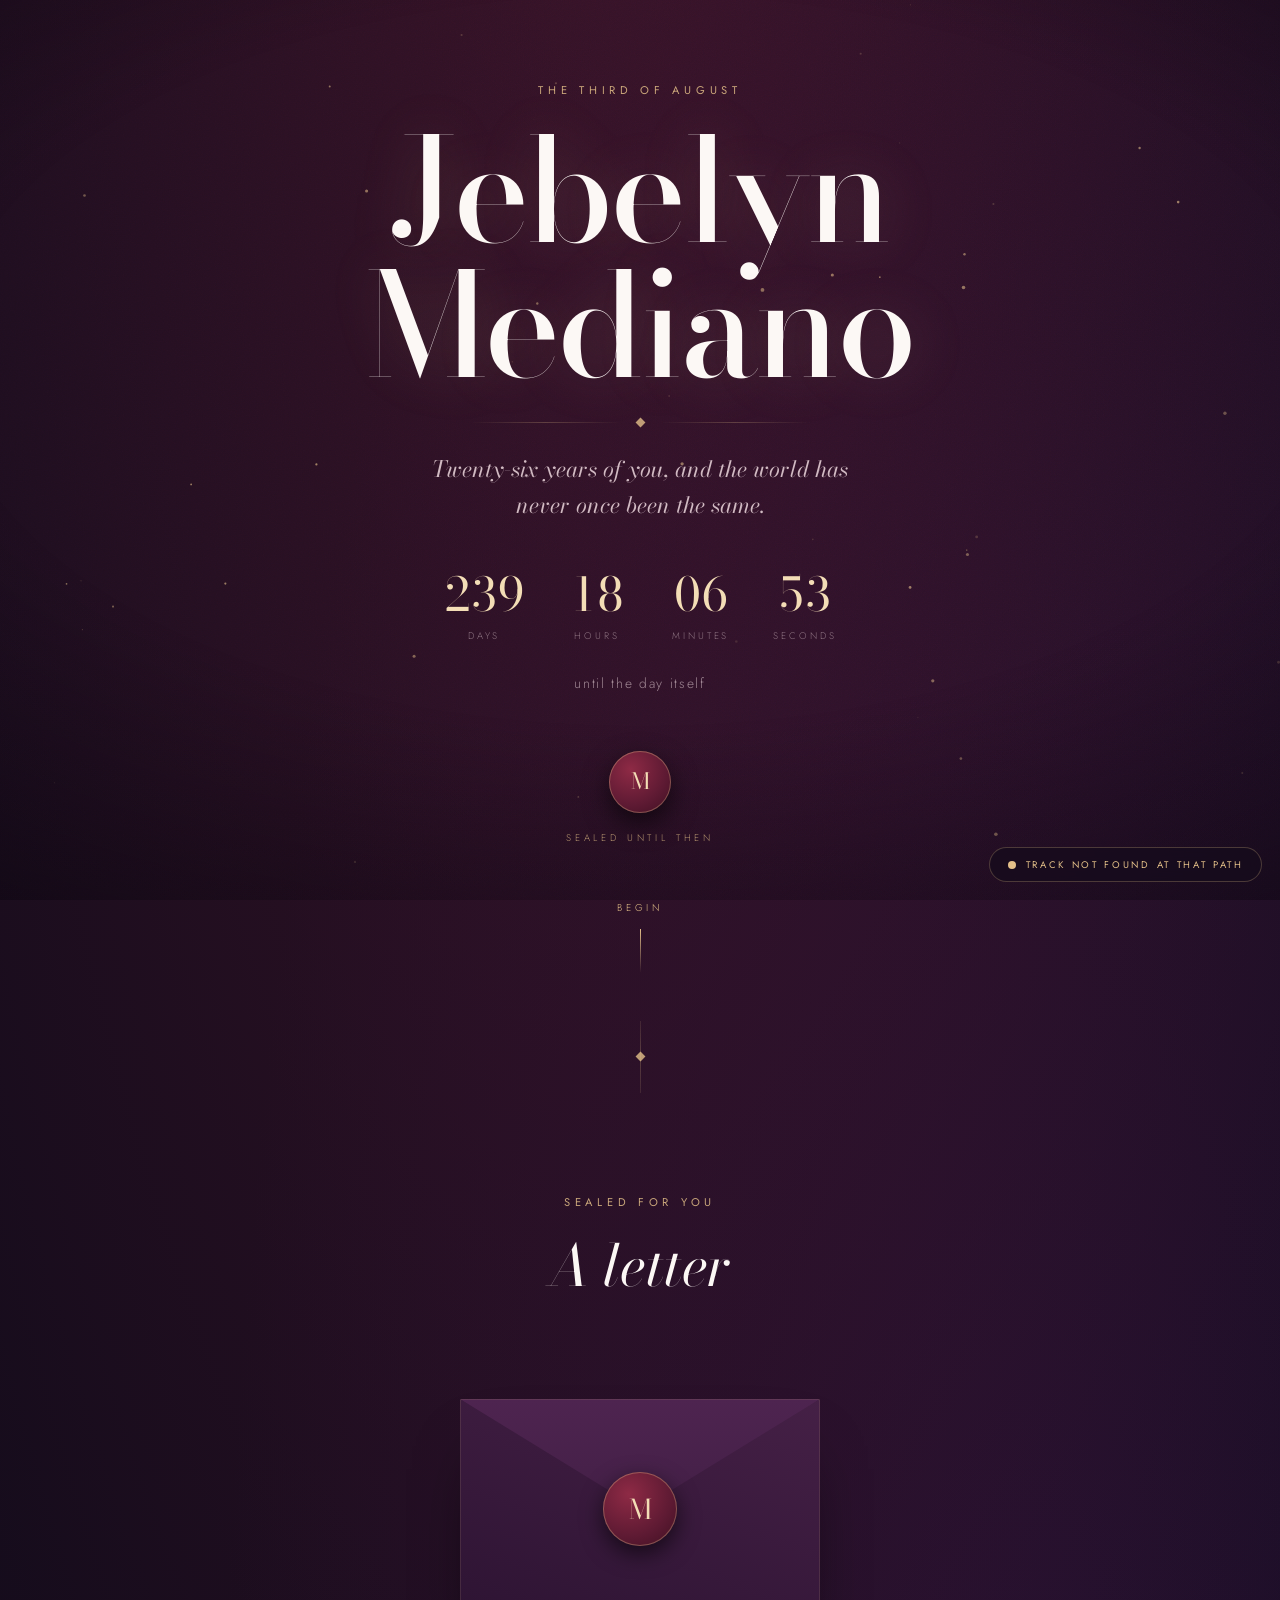
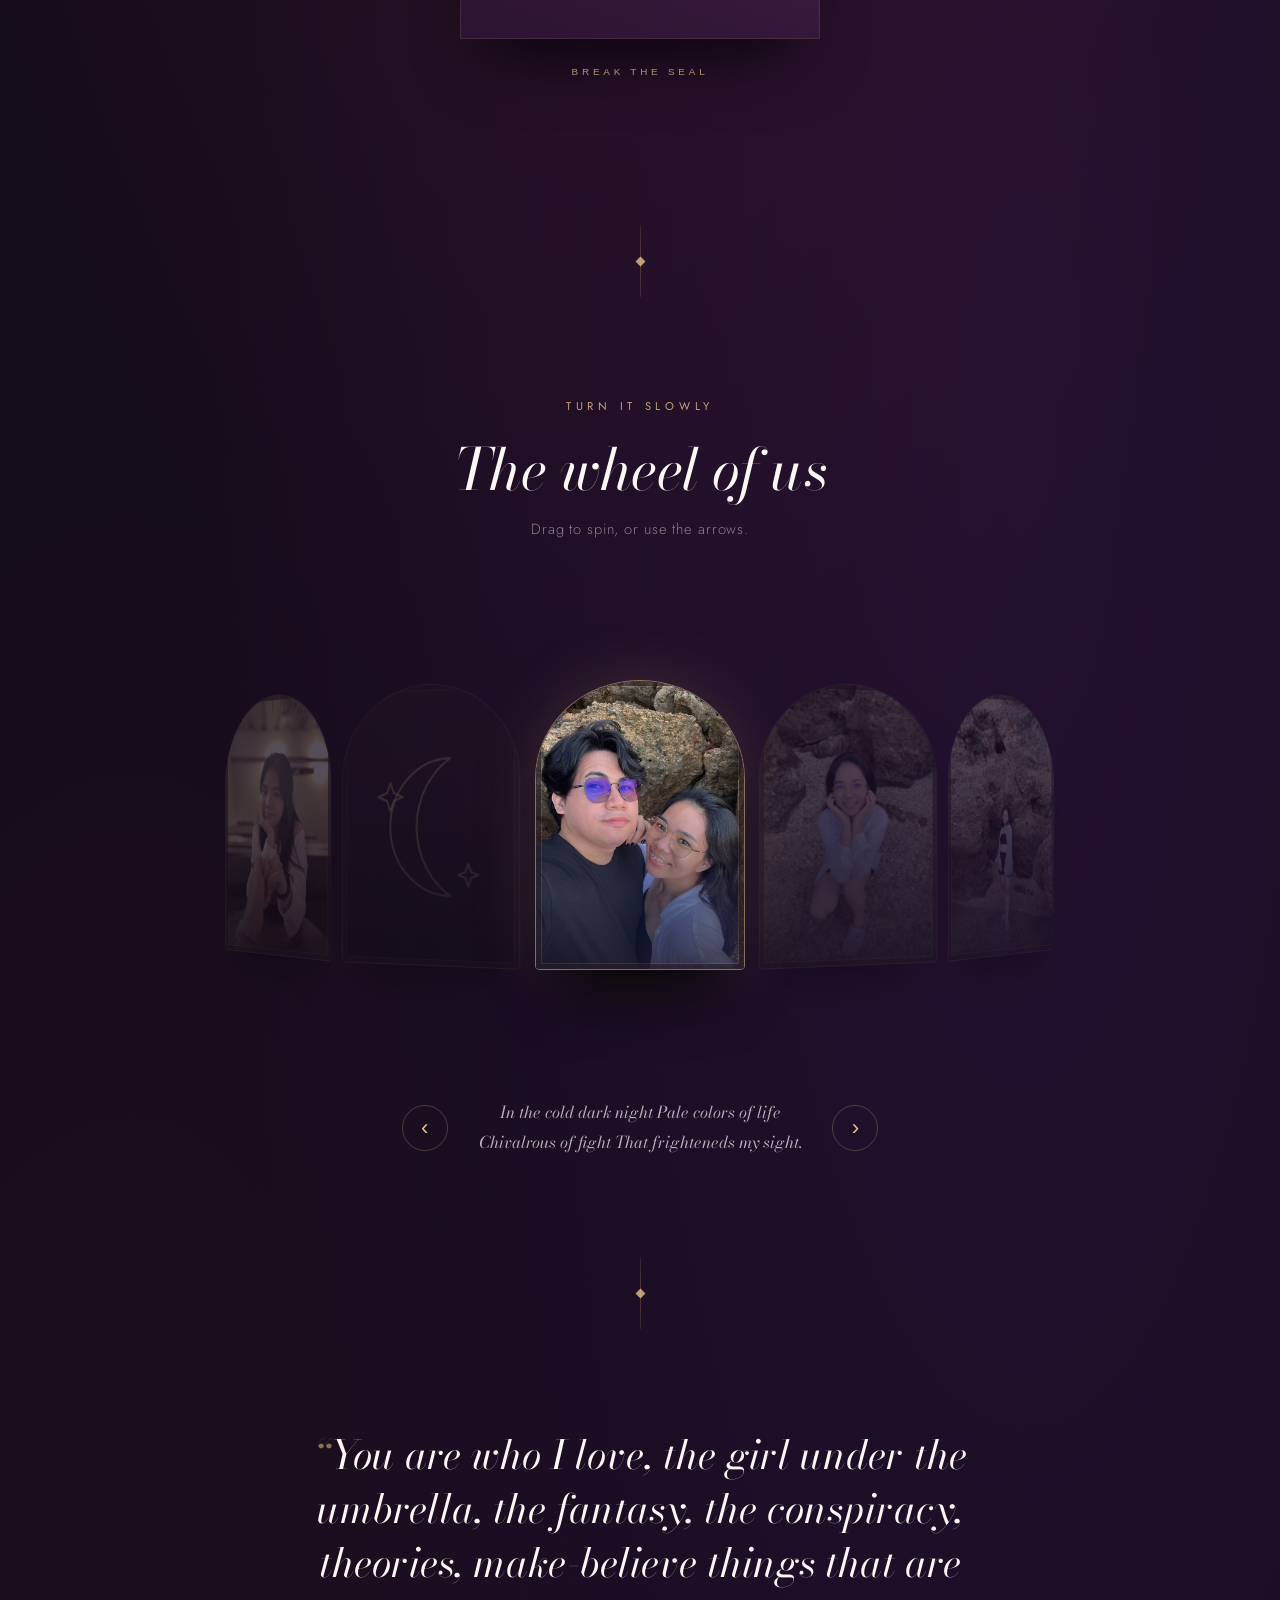
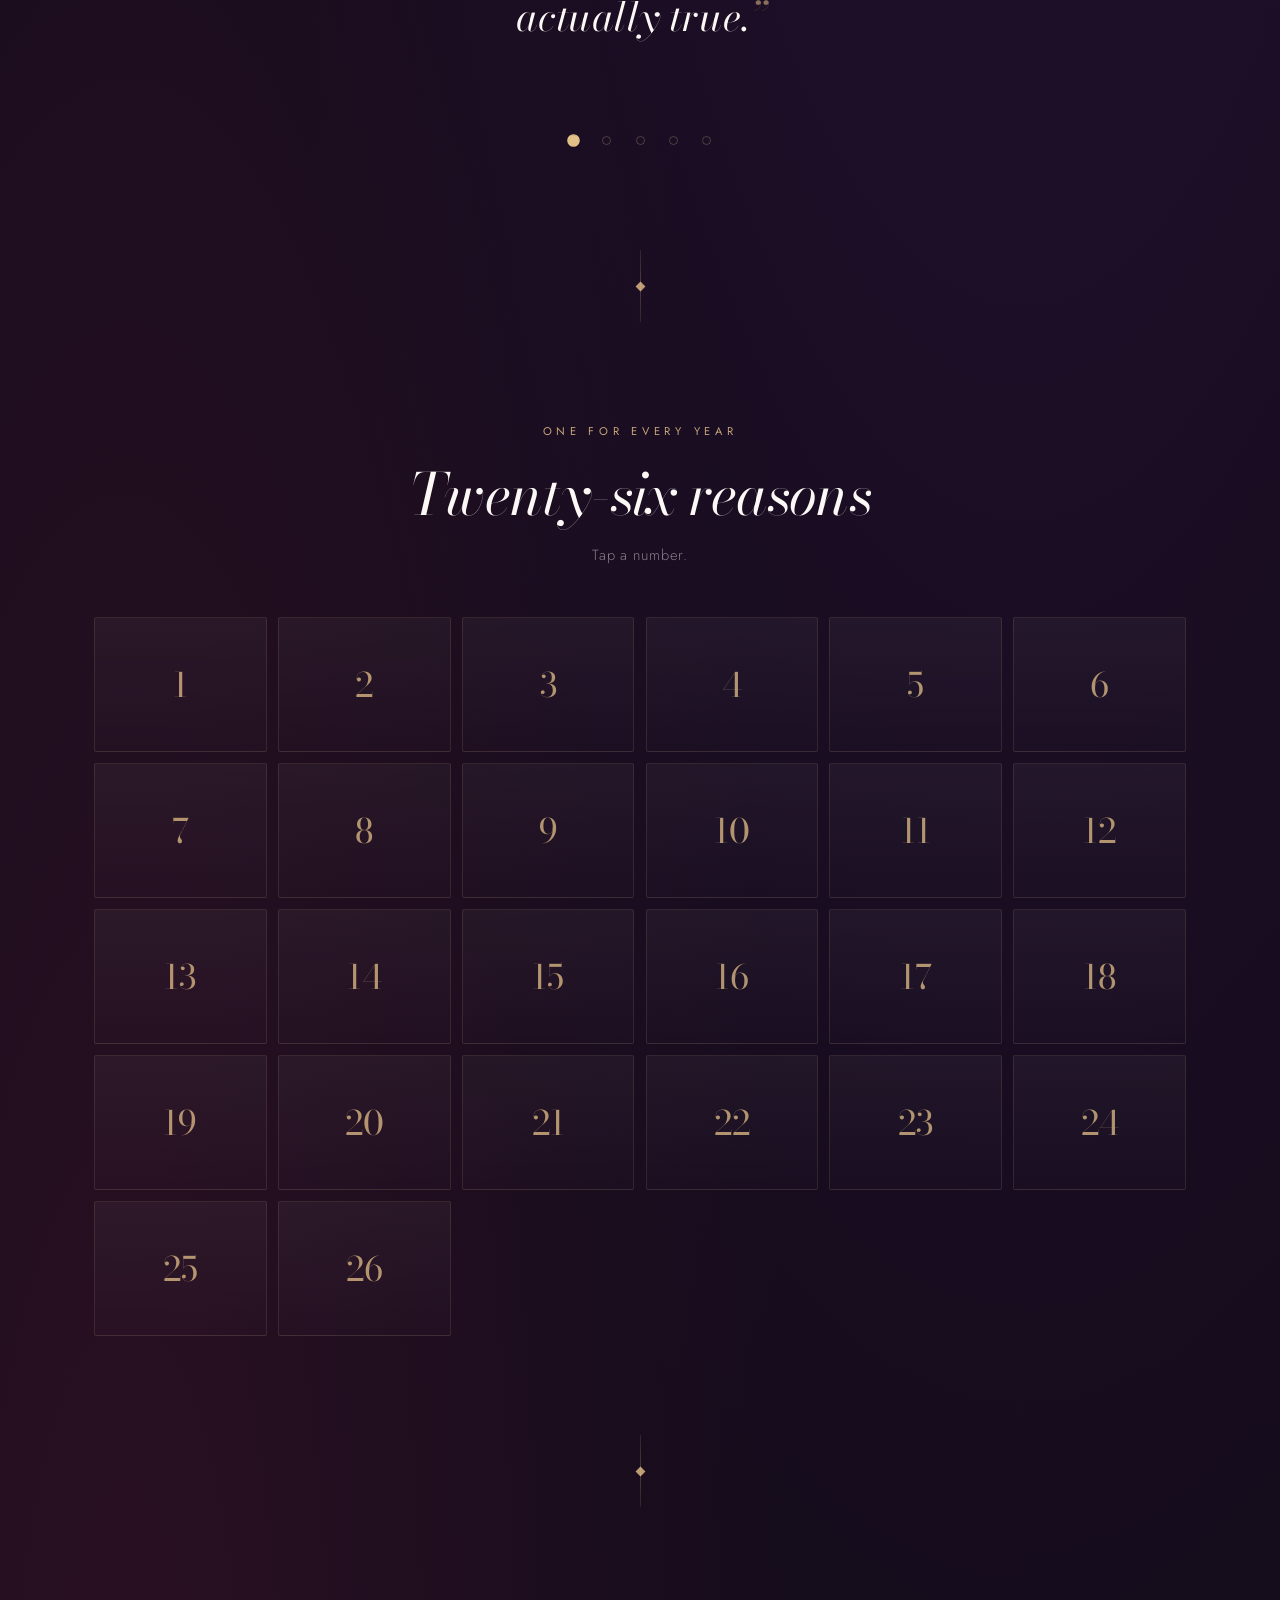
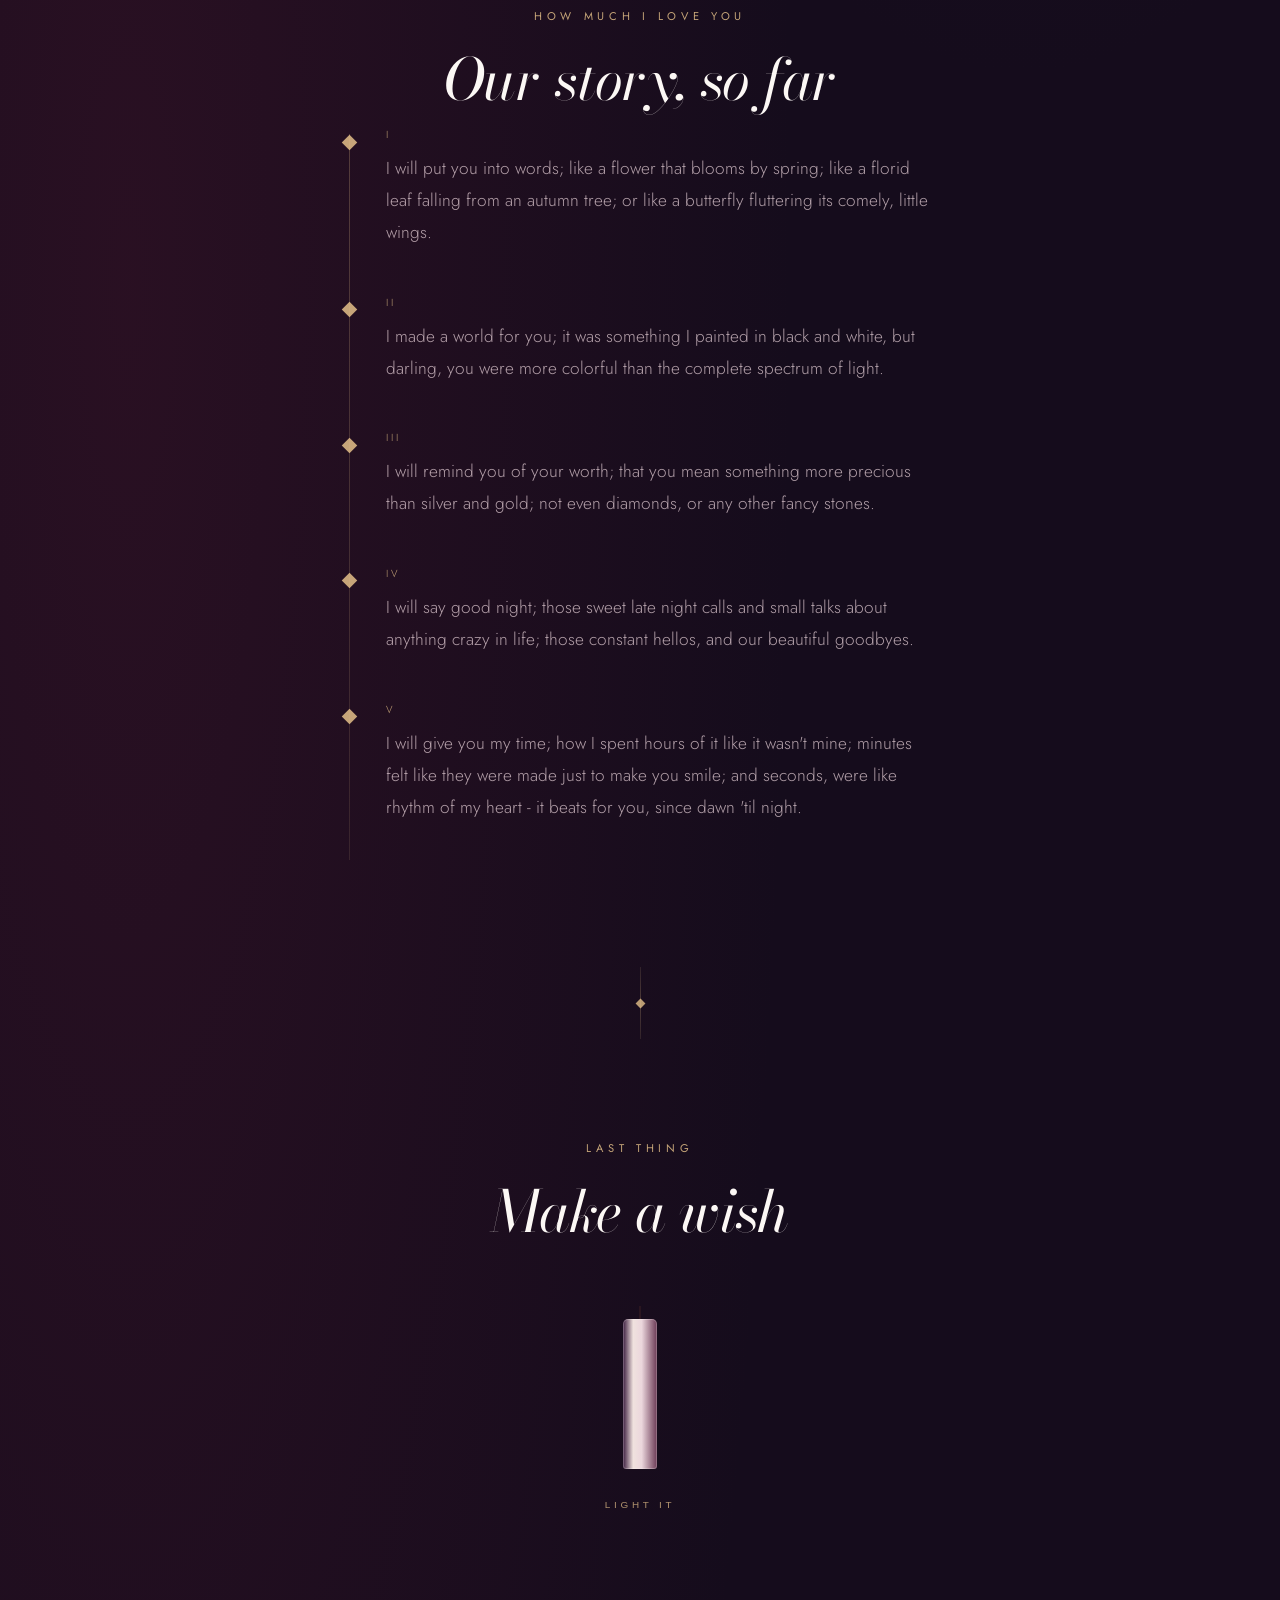
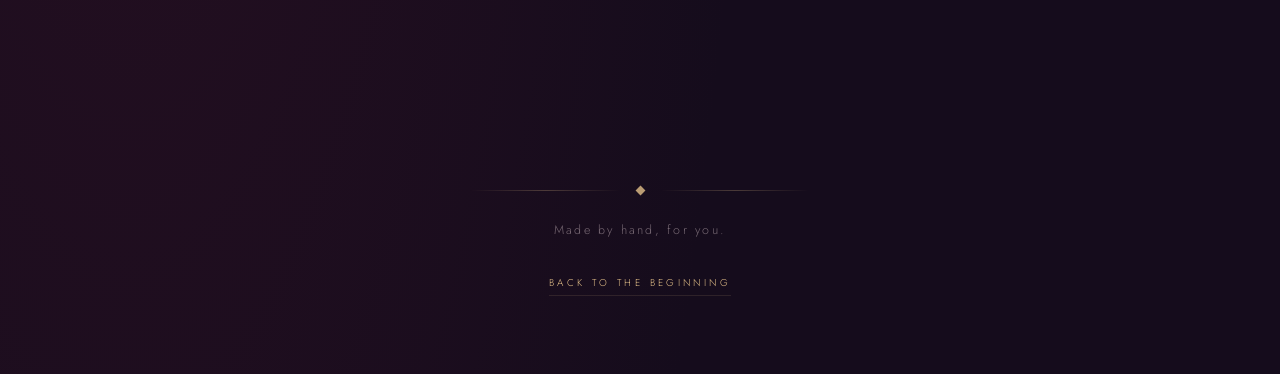
==== commit 1576407b: "Update index.html" ====
--- a/index.html
+++ b/index.html
@@ -106,9 +106,9 @@
 
 <div class="thread" aria-hidden="true"><span class="diamond"></span></div>
 
-<!-- 6. OUR STORY -->
+<!-- 6. I Love You -->
 <section class="section" id="story">
-  <p class="eyebrow">How we got here</p>
+  <p class="eyebrow">How much I love you</p>
   <h2 class="section-title">Our story, so far</h2>
   <ol class="timeline" id="timeline"></ol>
 </section>
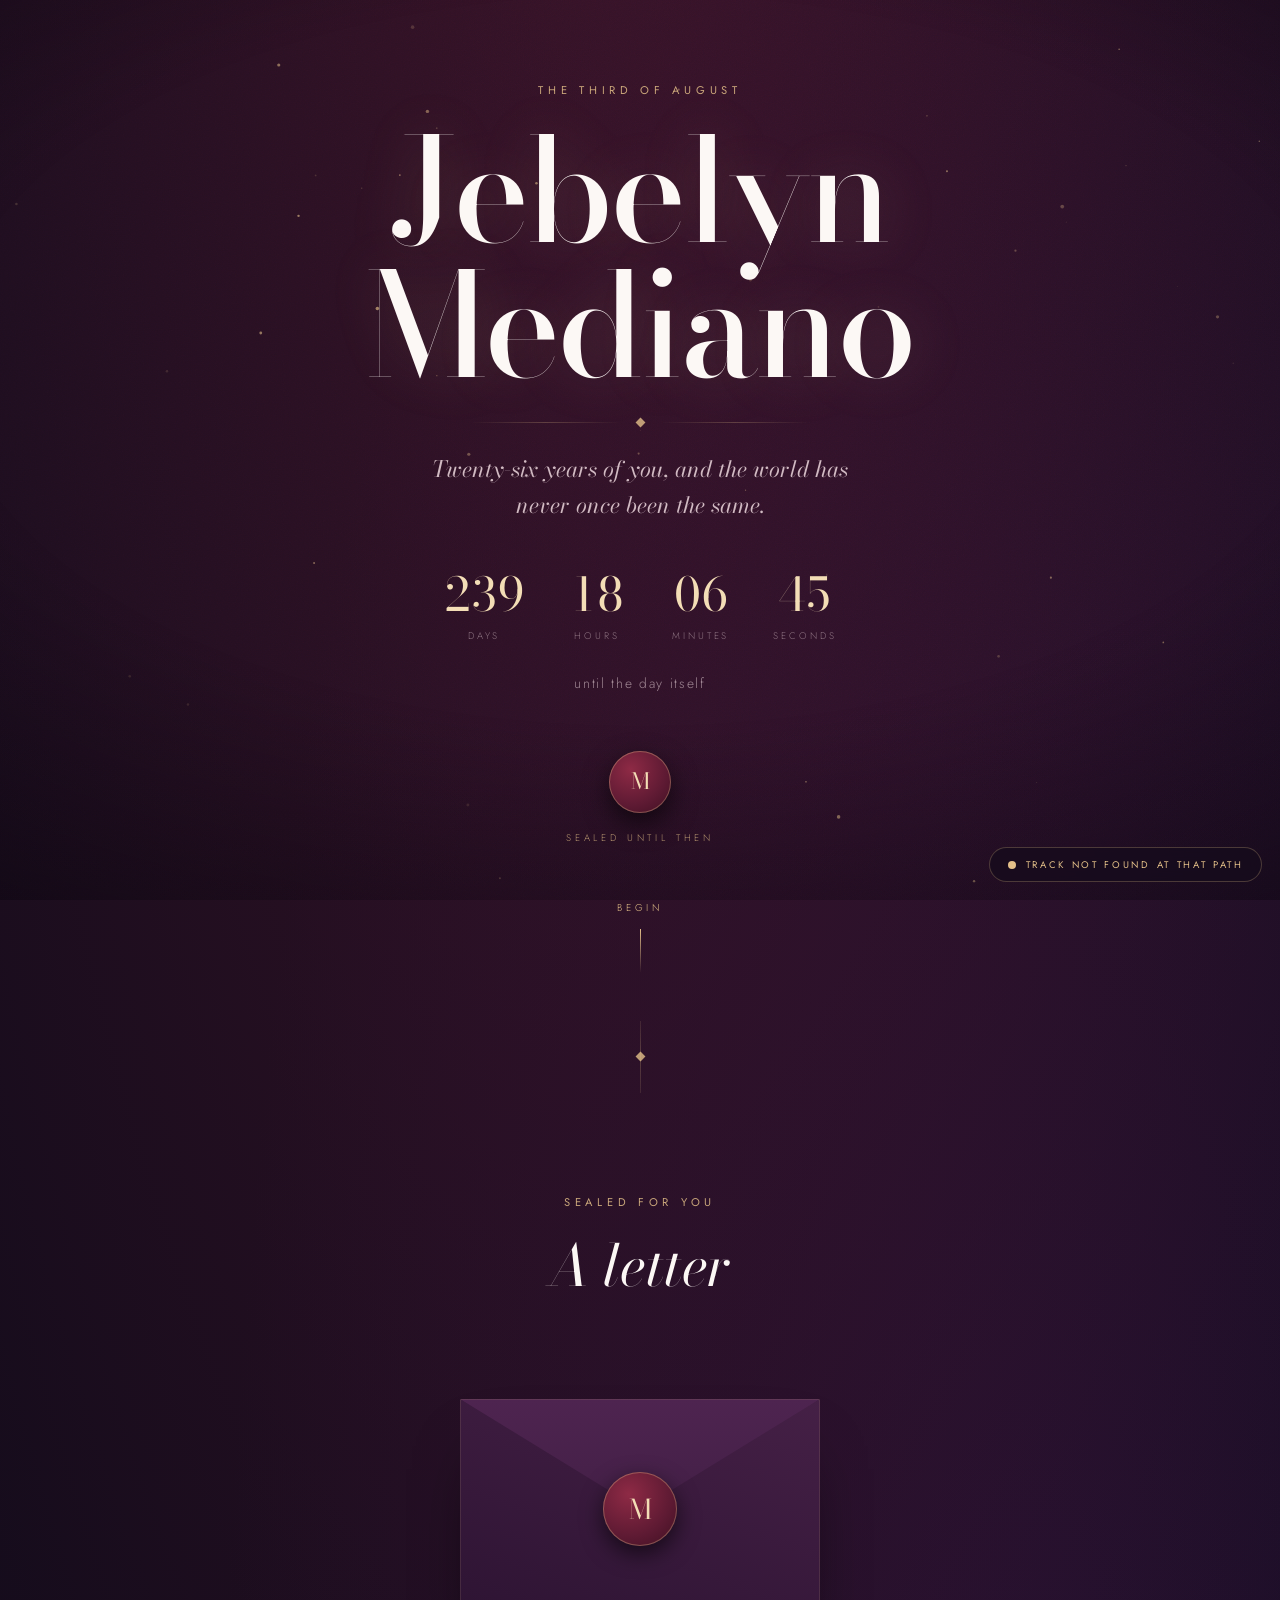
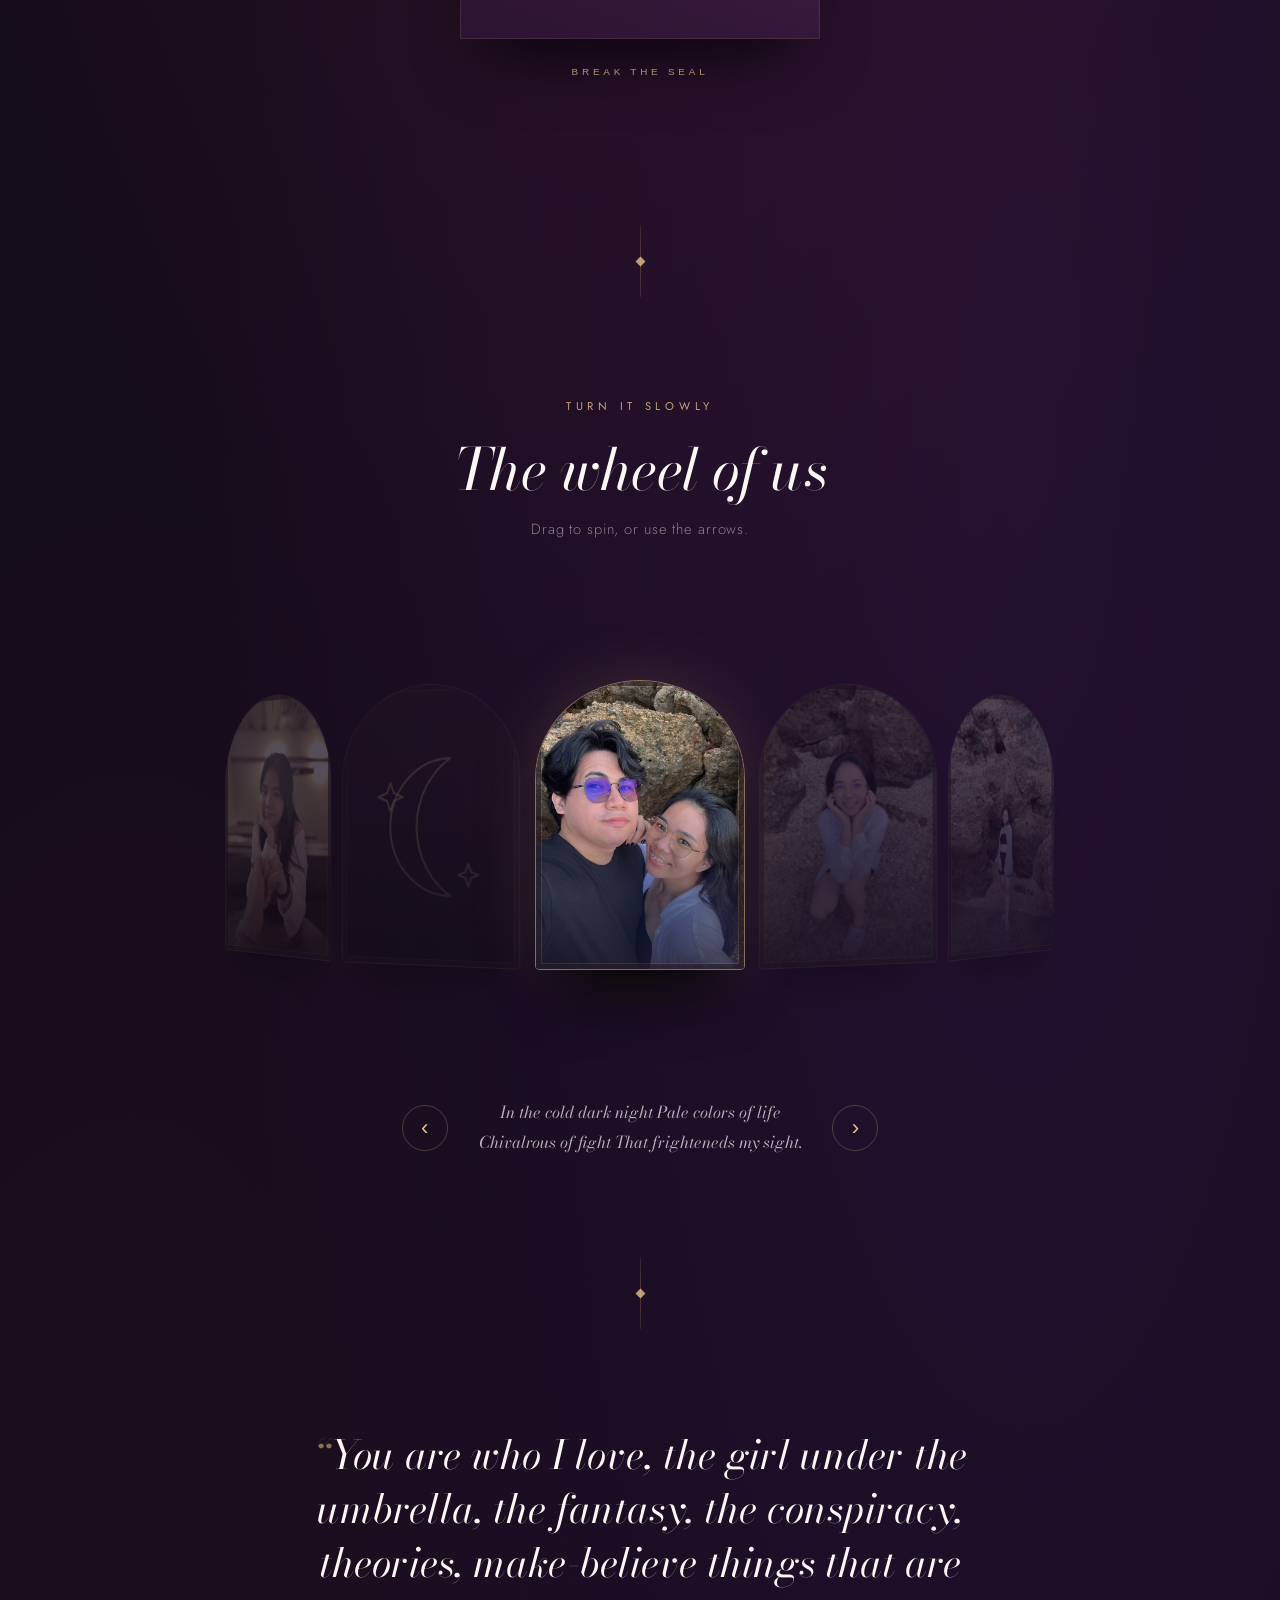
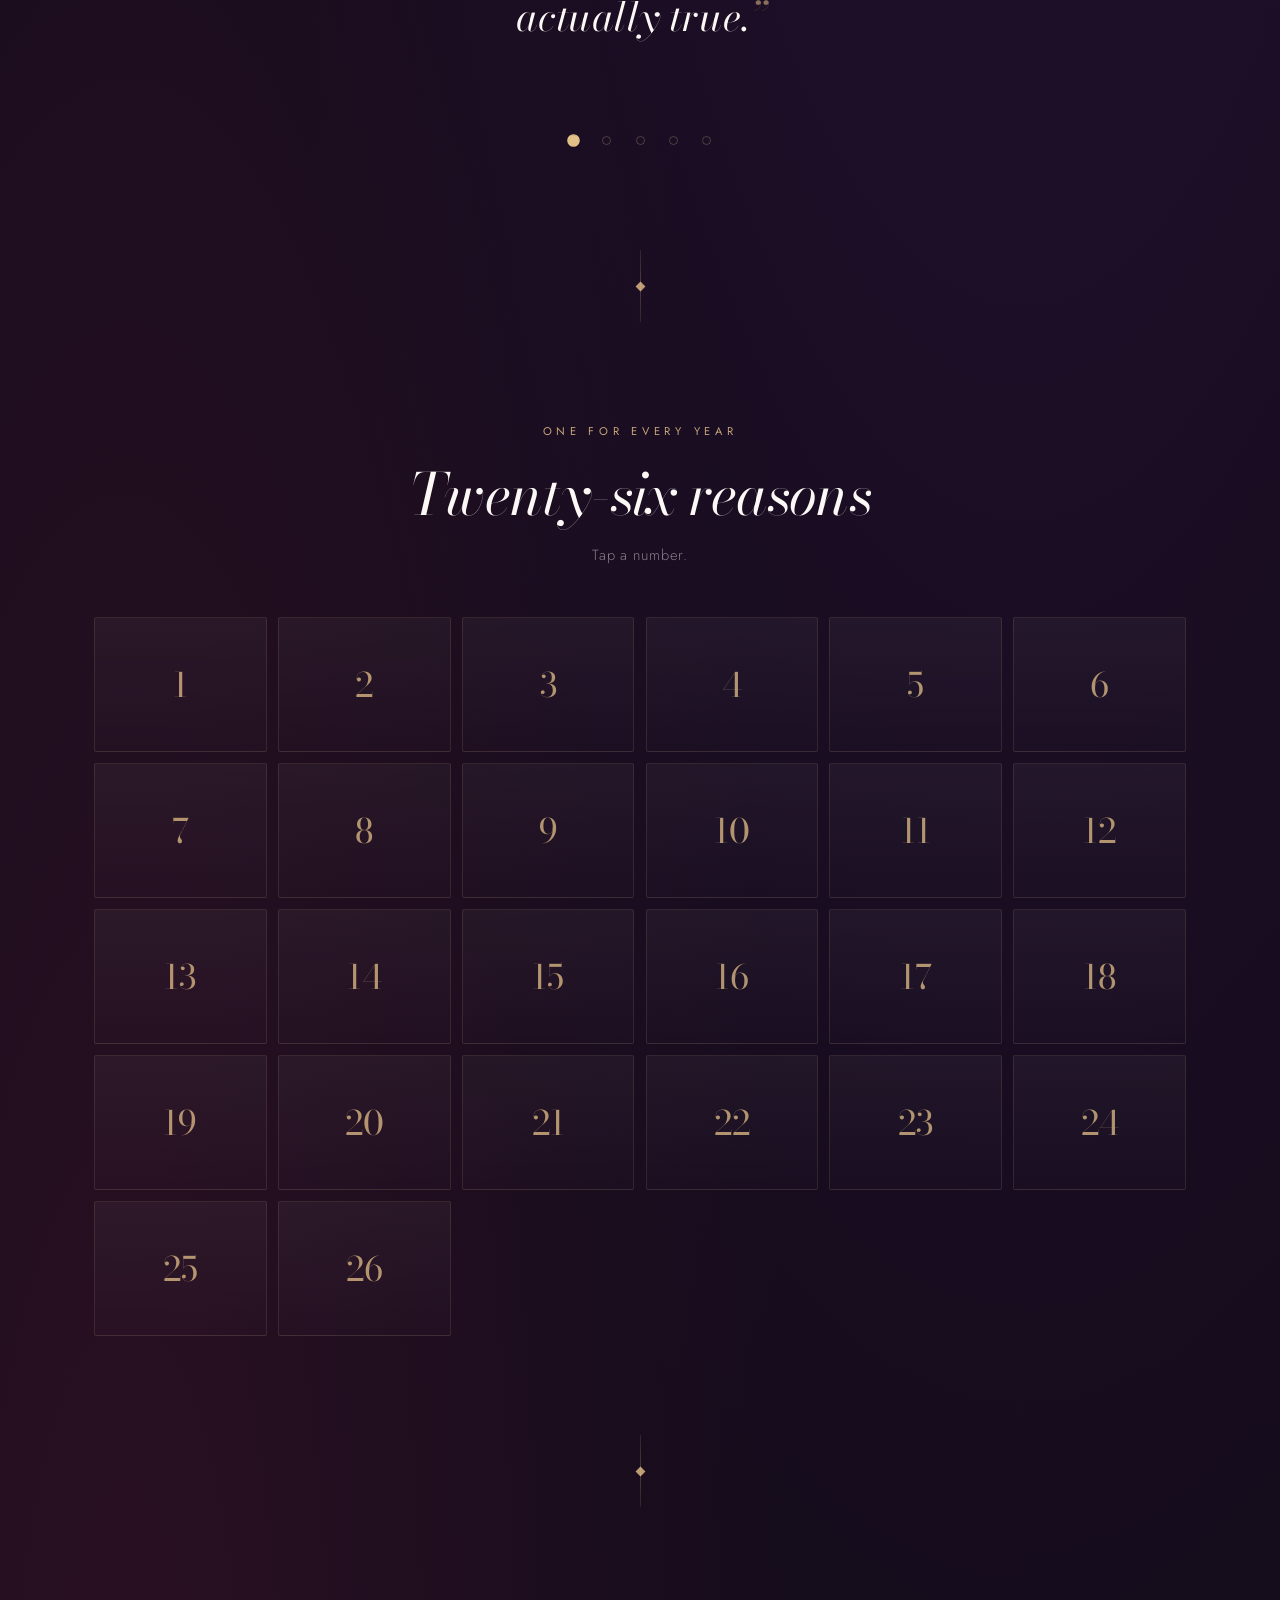
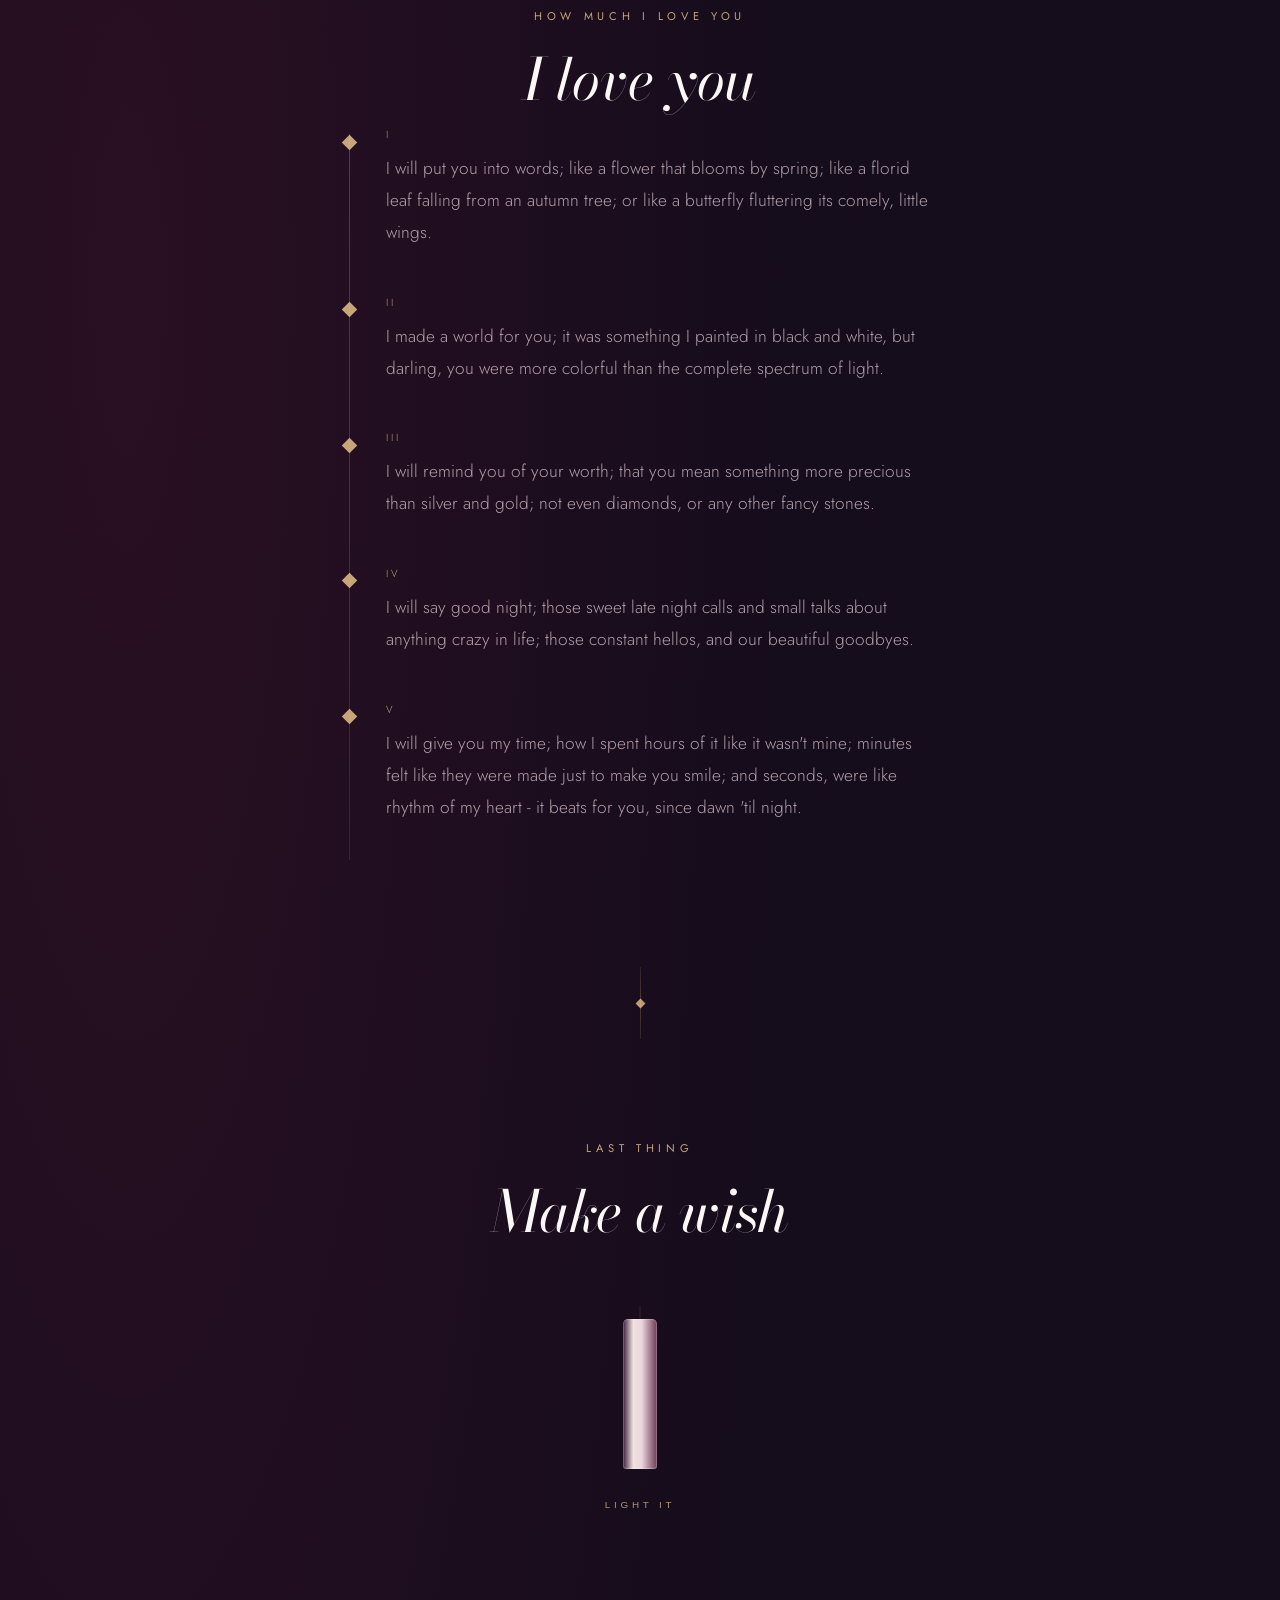
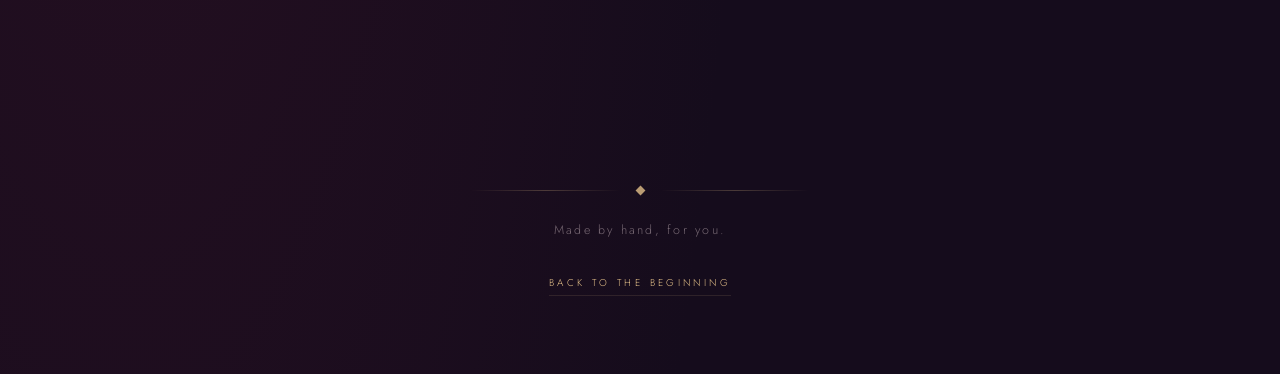
==== commit 7c0eba92: "Update index.html" ====
--- a/index.html
+++ b/index.html
@@ -109,7 +109,7 @@
 <!-- 6. I Love You -->
 <section class="section" id="story">
   <p class="eyebrow">How much I love you</p>
-  <h2 class="section-title">Our story, so far</h2>
+  <h2 class="section-title">I love you</h2>
   <ol class="timeline" id="timeline"></ol>
 </section>
 
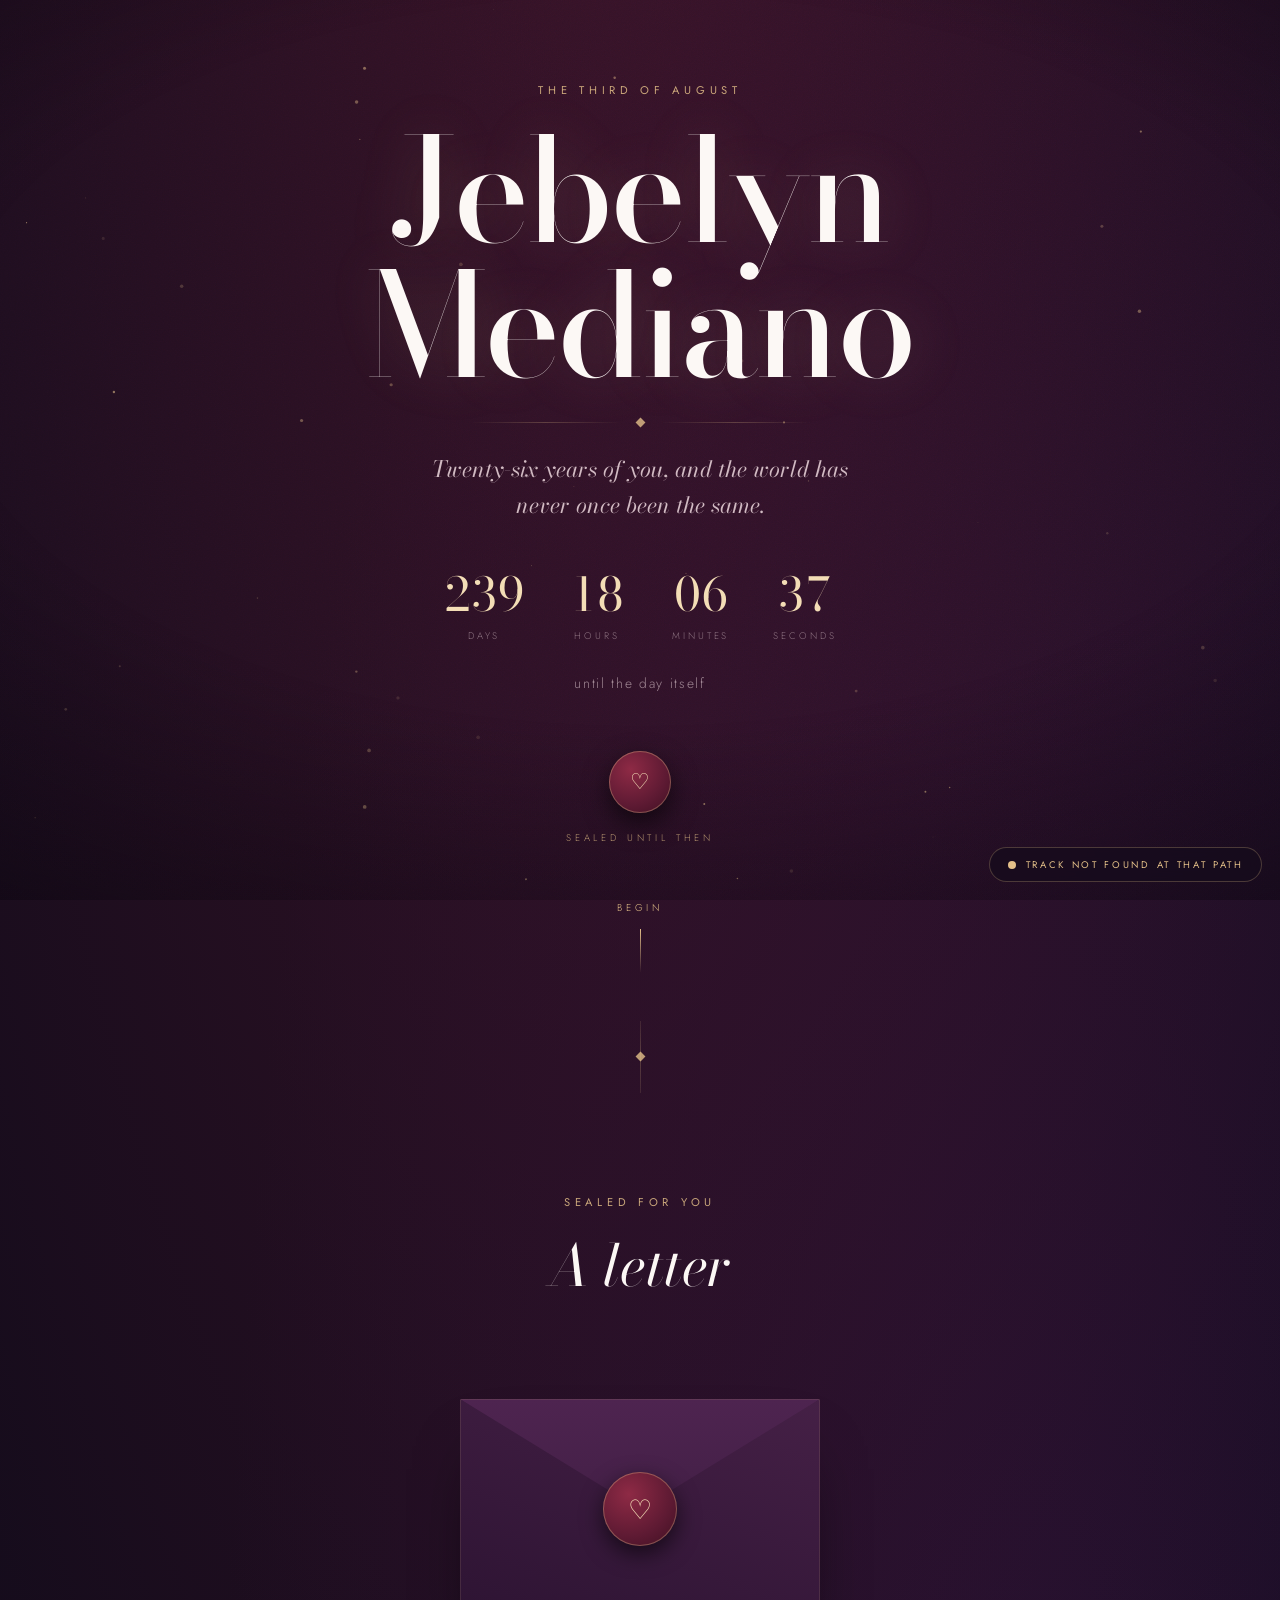
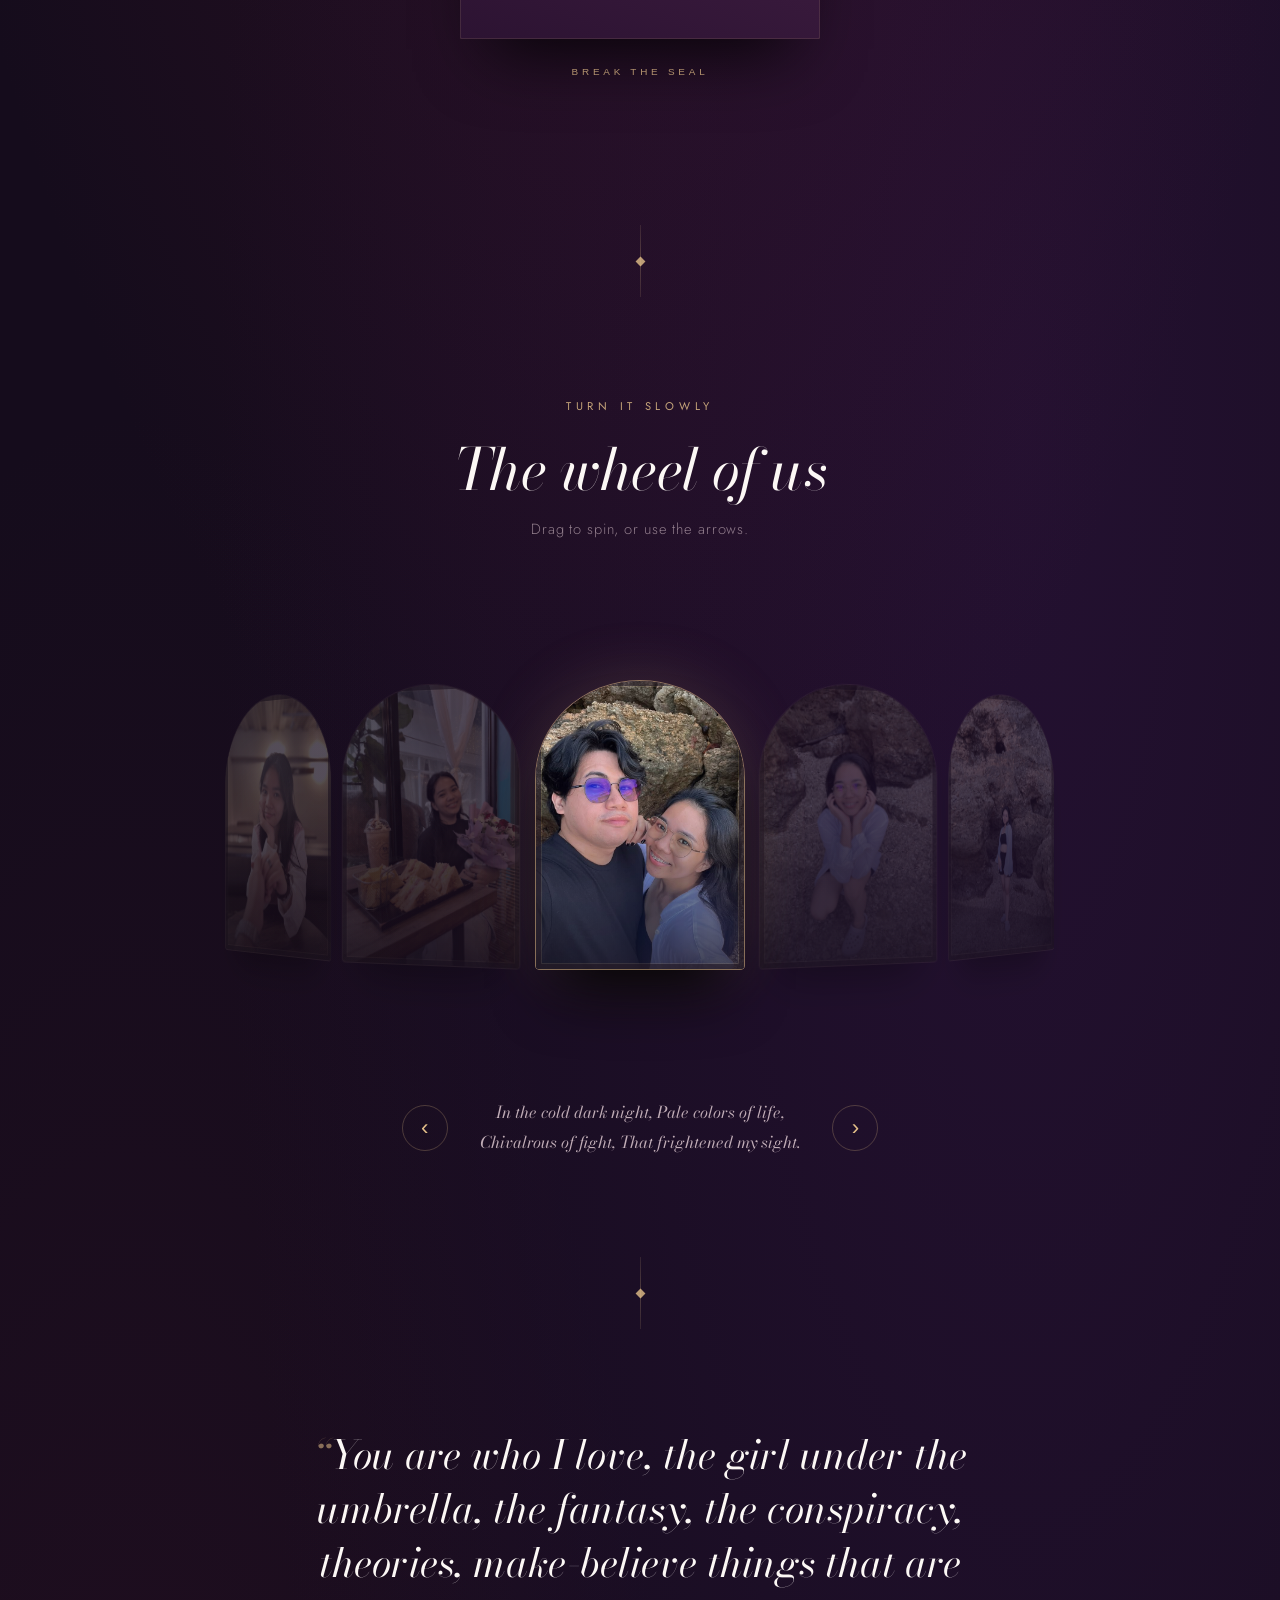
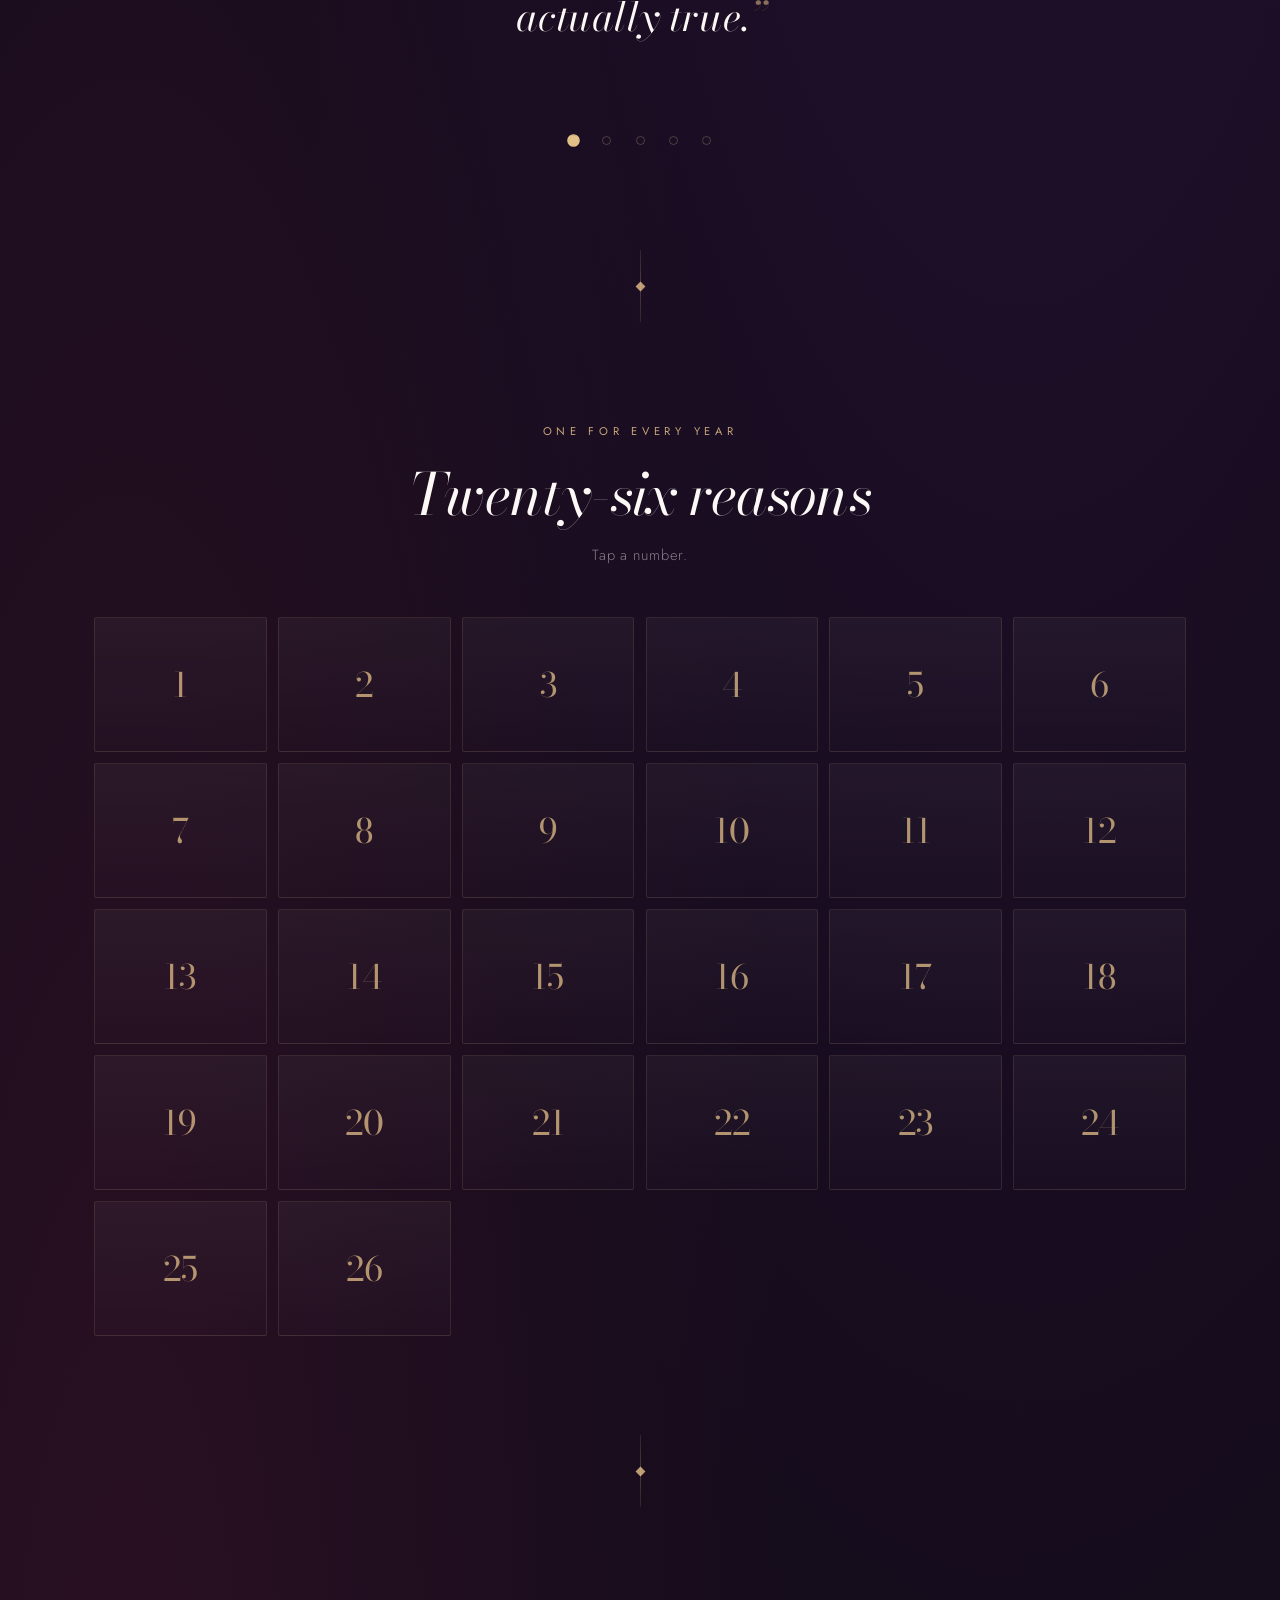
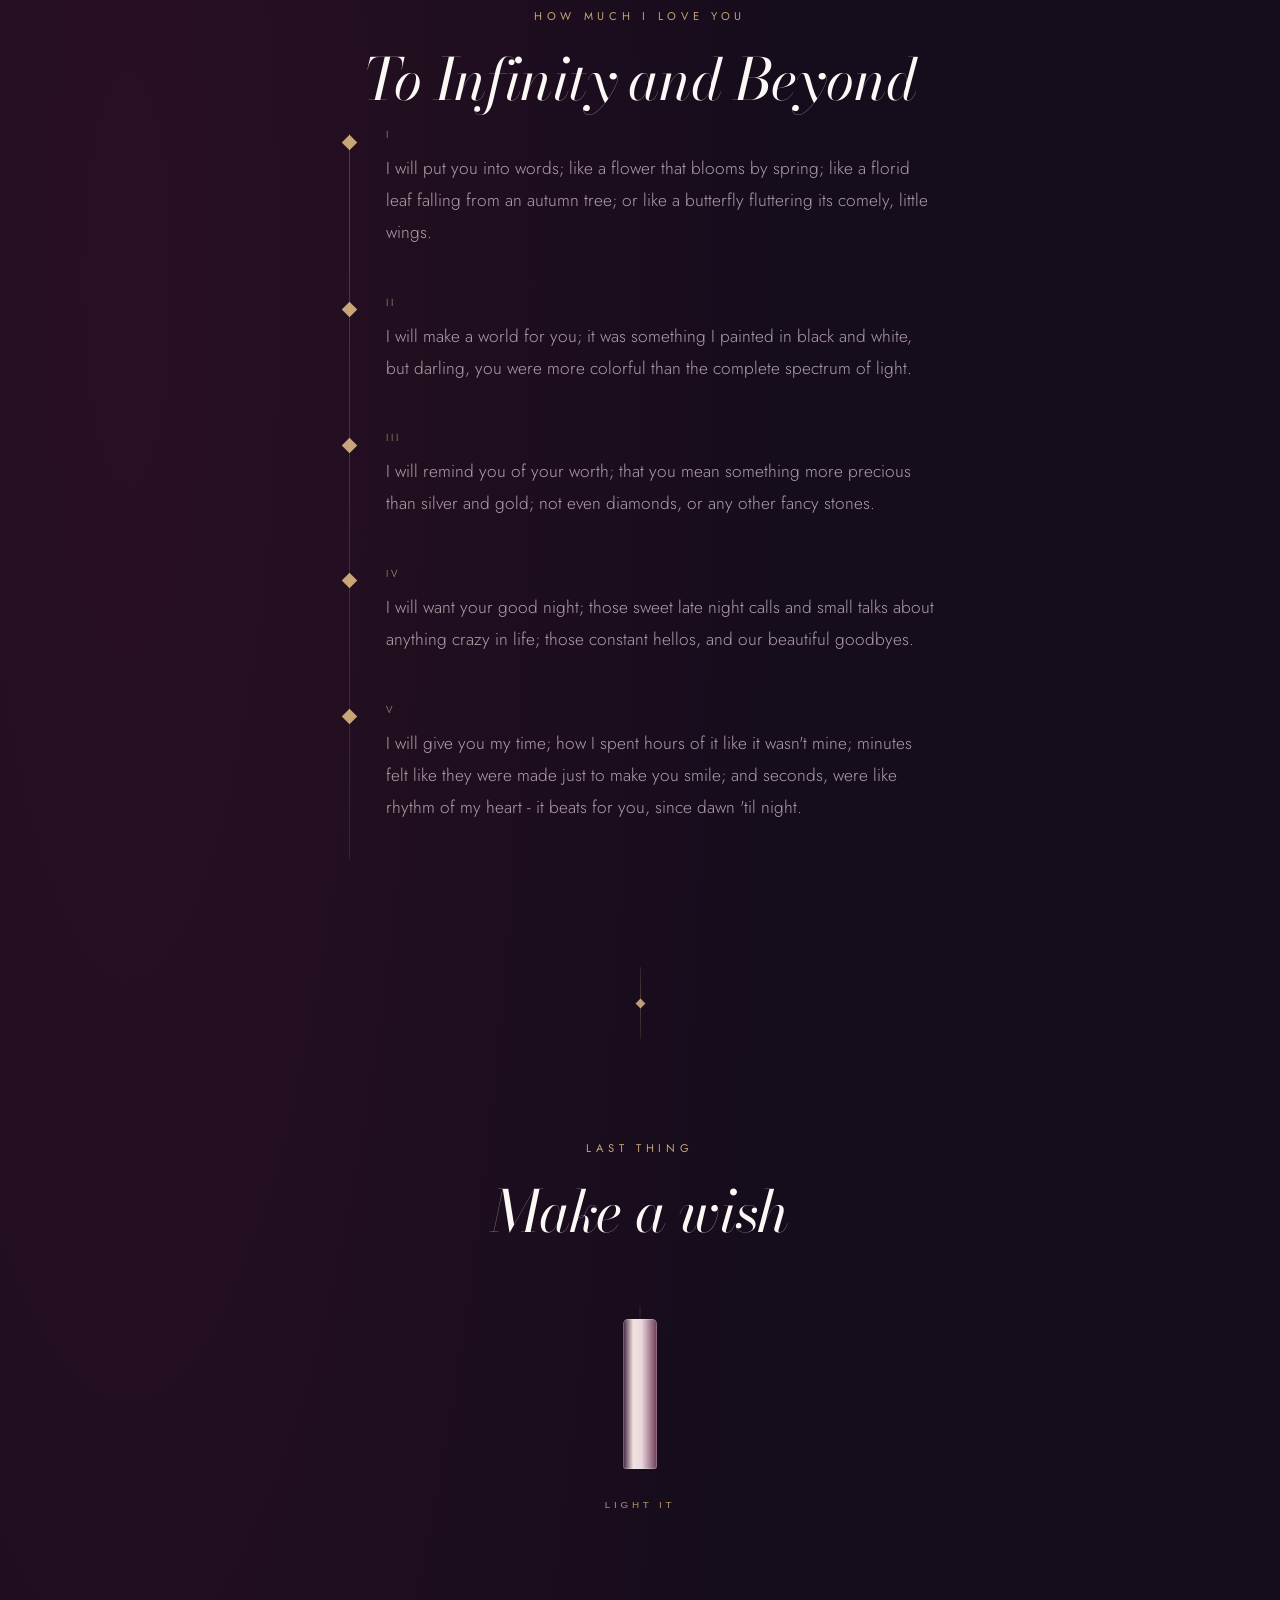
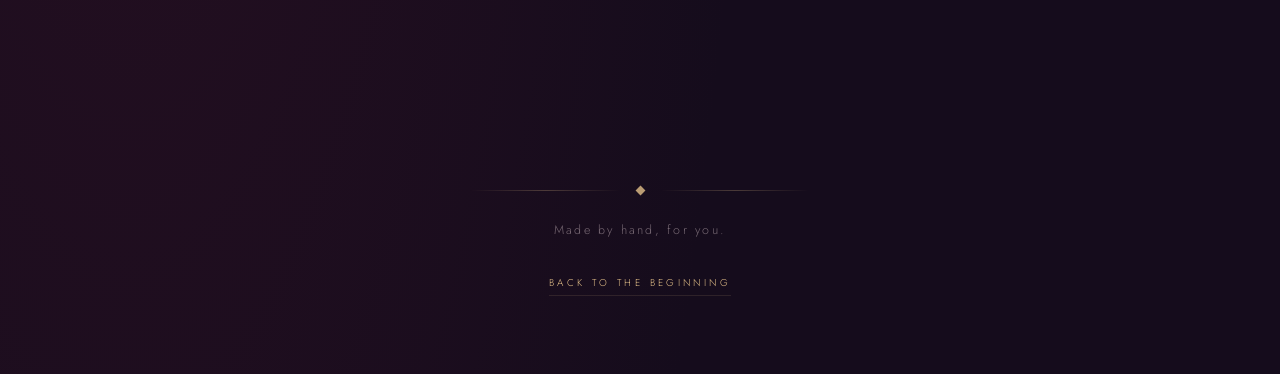
==== commit 9592f312: "Update index.html" ====
--- a/index.html
+++ b/index.html
@@ -109,7 +109,7 @@
 <!-- 6. I Love You -->
 <section class="section" id="story">
   <p class="eyebrow">How much I love you</p>
-  <h2 class="section-title">I love you</h2>
+  <h2 class="section-title">To Infinity and Beyond</h2>
   <ol class="timeline" id="timeline"></ol>
 </section>
 
